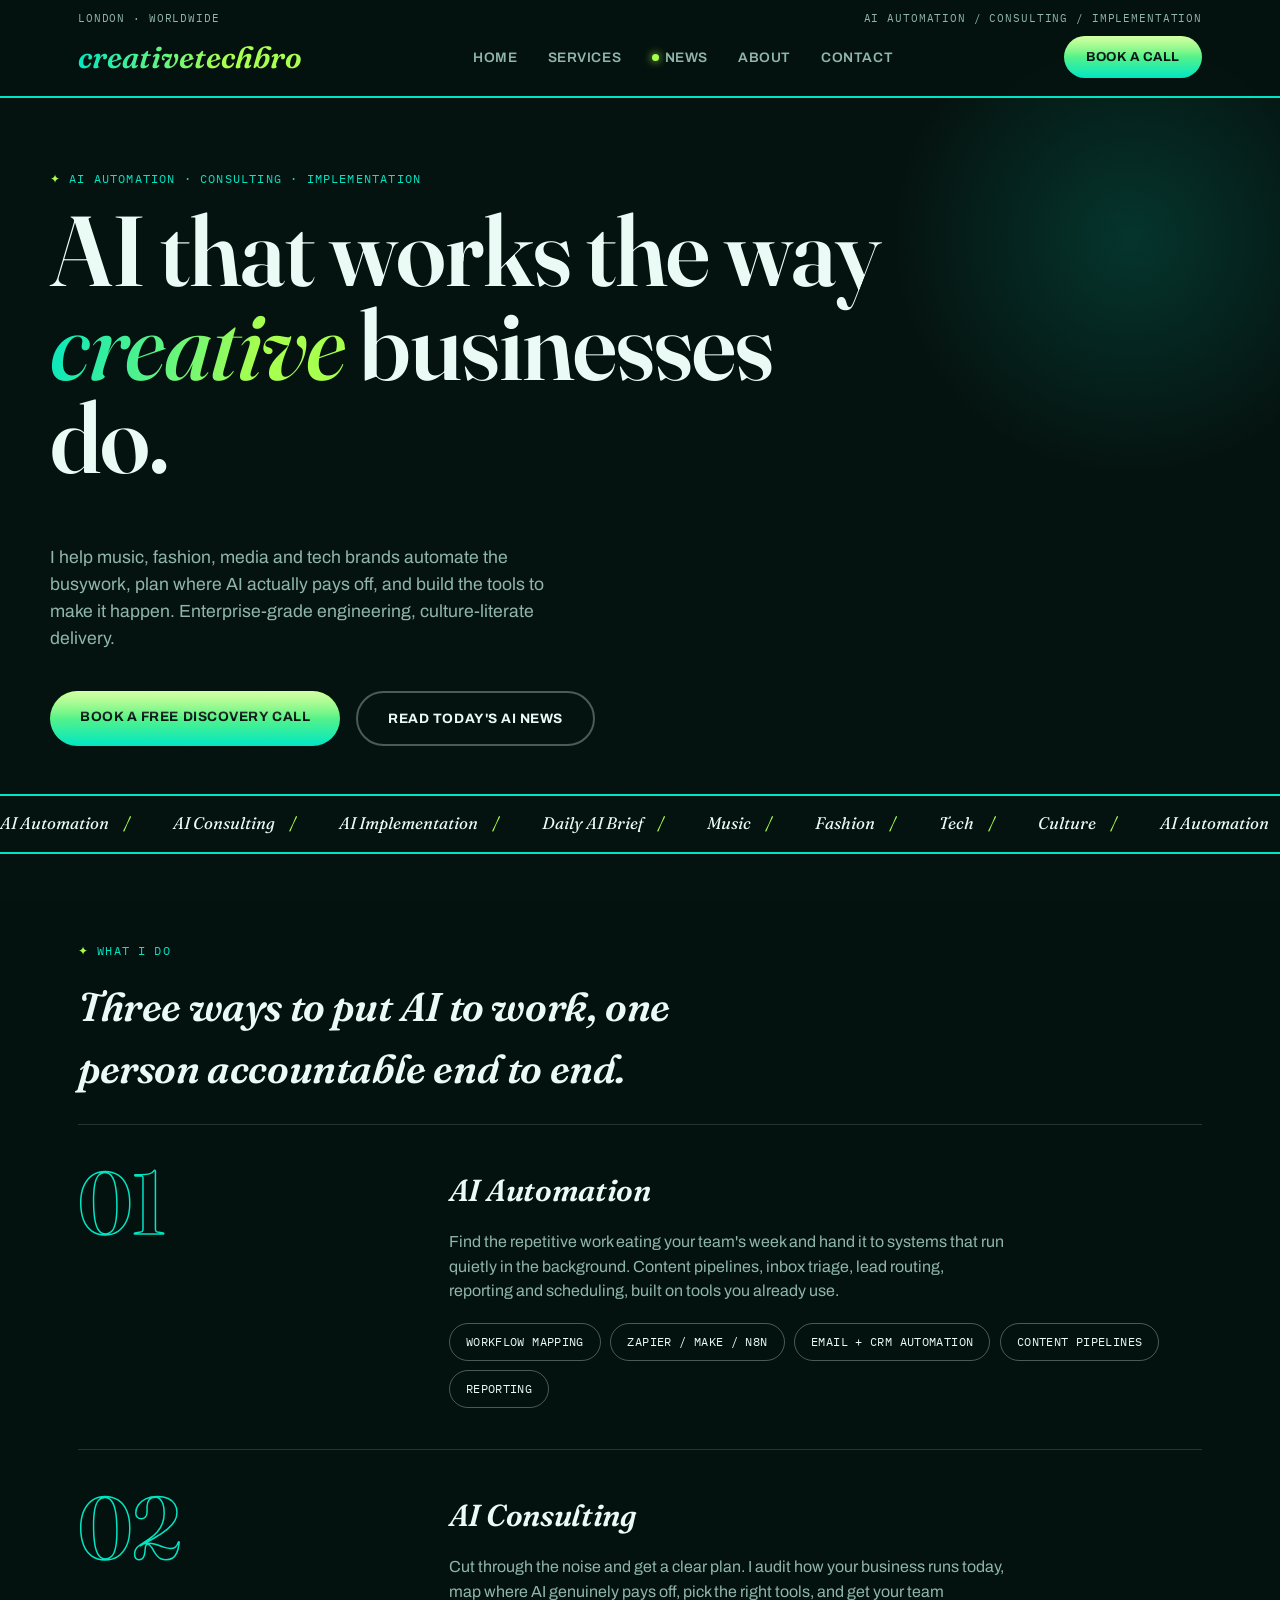
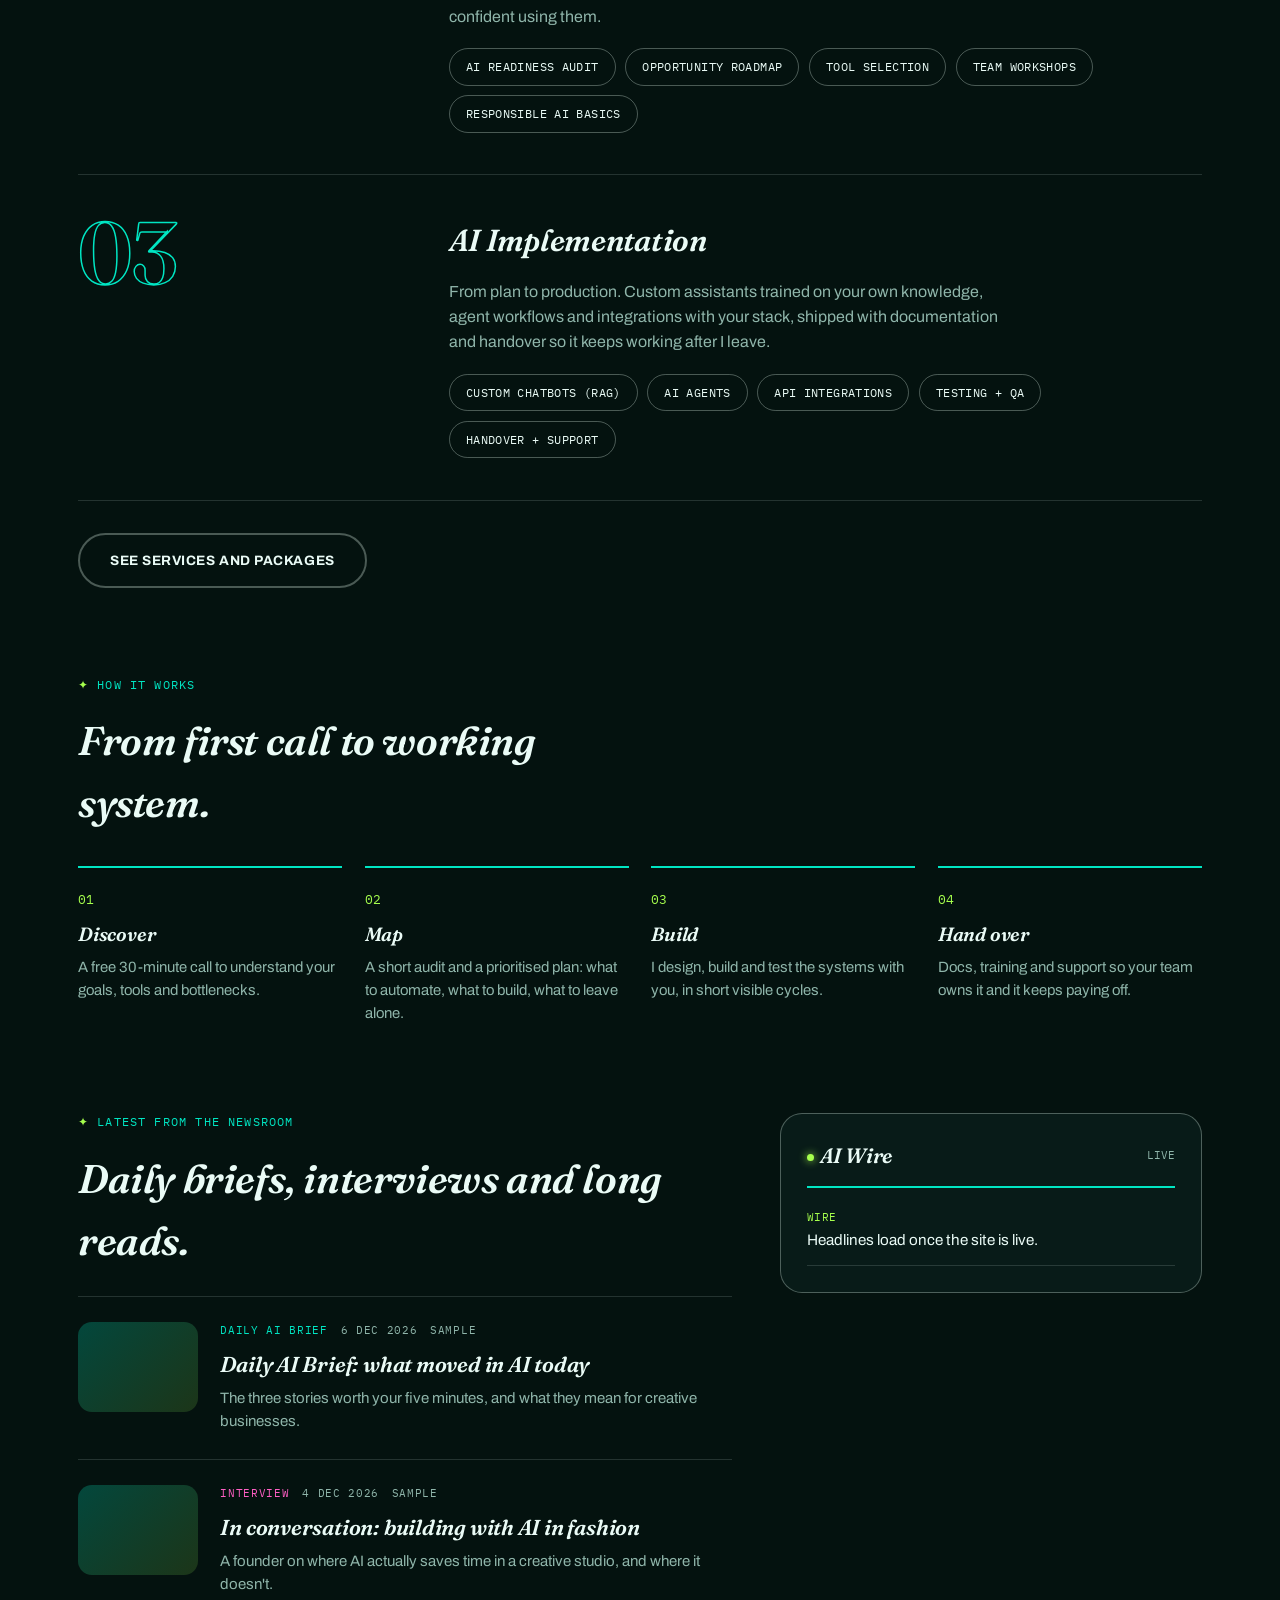
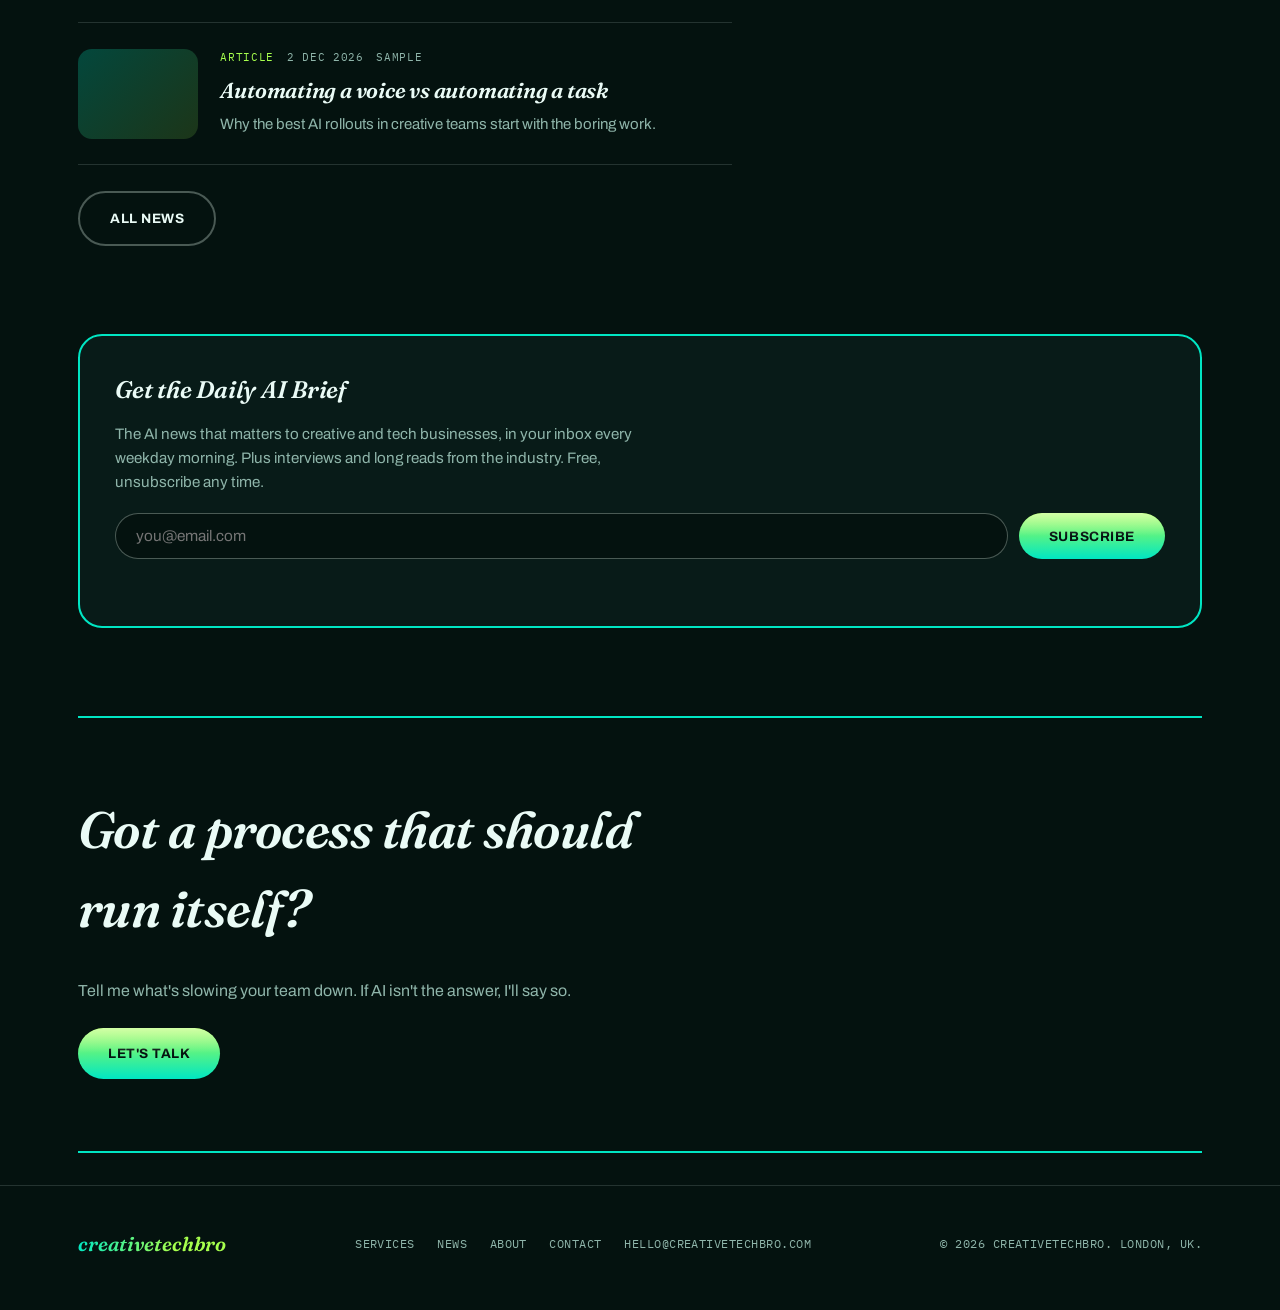
==== index.html @ bd5778a7 "creativetechbro.com: consulting site + news with Beehiiv and live AI wire Co-Authored-By: Claude Opu" ====
<!DOCTYPE html>
<html lang="en-GB">
<head>
<meta charset="UTF-8">
<meta name="viewport" content="width=device-width, initial-scale=1">
<title>creativetechbro | AI automation, consulting and implementation</title>
<meta name="description" content="creativetechbro helps creative and tech businesses put AI to work: automation, consulting and implementation from London. Plus a daily AI news brief.">
<link rel="canonical" href="https://creativetechbro.com/">
<meta property="og:type" content="website">
<meta property="og:site_name" content="creativetechbro">
<meta property="og:title" content="creativetechbro | AI automation, consulting and implementation">
<meta property="og:description" content="creativetechbro helps creative and tech businesses put AI to work: automation, consulting and implementation from London. Plus a daily AI news brief.">
<meta property="og:url" content="https://creativetechbro.com/">
<meta name="twitter:card" content="summary_large_image">
<meta name="theme-color" content="#04120f">
<link rel="icon" href="/assets/favicon.svg" type="image/svg+xml">
<link rel="preconnect" href="https://fonts.googleapis.com">
<link rel="preconnect" href="https://fonts.gstatic.com" crossorigin>
<link href="https://fonts.googleapis.com/css2?family=Fraunces:ital,opsz,wght@0,9..144,400;0,9..144,600;1,9..144,500;1,9..144,600&family=Archivo:wght@400;500;600;700&family=IBM+Plex+Mono:wght@400;500&display=swap" rel="stylesheet">
<link rel="stylesheet" href="/assets/style.css">
</head>
<body>
<a class="skip" href="#main">Skip to content</a>
<header class="site-nav">
  <div class="wrap">
    <div class="masthead-top"><span>London · Worldwide</span><span>AI Automation / Consulting / Implementation</span></div>
    <div class="nav-row">
      <a href="/" class="logo" aria-label="creativetechbro home">creativetechbro</a>
      <nav class="links" id="navLinks" aria-label="Main">
        <a class="navlink" href="/">Home</a>
        <a class="navlink" href="/services.html">Services</a>
        <a class="navlink" href="/news.html"><span class="live-dot" aria-hidden="true"></span>News</a>
        <a class="navlink" href="/about.html">About</a>
        <a class="navlink" href="/contact.html">Contact</a>
      </nav>
      <a class="nav-cta desktop-only" href="/contact.html">Book a call</a>
      <button class="menu-toggle" id="menuToggle" aria-label="Open menu" aria-controls="navLinks" aria-expanded="false">☰</button>
    </div>
  </div>
</header>
<main id="main">

  <div class="wrap hero">
    <p class="eyebrow">AI Automation · Consulting · Implementation</p>
    <h1>AI that works the way <em>creative</em> businesses do.</h1>
    <p class="hero-sub">I help music, fashion, media and tech brands automate the busywork, plan where AI actually pays off, and build the tools to make it happen. Enterprise-grade engineering, culture-literate delivery.</p>
    <div class="actions">
      <a class="btn btn-primary" href="/contact.html">Book a free discovery call</a>
      <a class="btn btn-ghost" href="/news.html">Read today's AI news</a>
    </div>
  </div>
  <div class="marquee" aria-hidden="true"><div class="marquee-track"><span class="marquee-item">AI Automation <span class="sep">/</span></span><span class="marquee-item">AI Consulting <span class="sep">/</span></span><span class="marquee-item">AI Implementation <span class="sep">/</span></span><span class="marquee-item">Daily AI Brief <span class="sep">/</span></span><span class="marquee-item">Music <span class="sep">/</span></span><span class="marquee-item">Fashion <span class="sep">/</span></span><span class="marquee-item">Tech <span class="sep">/</span></span><span class="marquee-item">Culture <span class="sep">/</span></span><span class="marquee-item">AI Automation <span class="sep">/</span></span><span class="marquee-item">AI Consulting <span class="sep">/</span></span><span class="marquee-item">AI Implementation <span class="sep">/</span></span><span class="marquee-item">Daily AI Brief <span class="sep">/</span></span><span class="marquee-item">Music <span class="sep">/</span></span><span class="marquee-item">Fashion <span class="sep">/</span></span><span class="marquee-item">Tech <span class="sep">/</span></span><span class="marquee-item">Culture <span class="sep">/</span></span></div></div>

  <div class="wrap">
    <section>
      <p class="eyebrow">What I Do</p>
      <h2 class="h2">Three ways to put AI to work, one person accountable end to end.</h2>
      
        <div class="feature-row">
          <div class="feature-numeral">01</div>
          <div>
            <h3 class="feature-title">AI Automation</h3>
            <p>Find the repetitive work eating your team's week and hand it to systems that run quietly in the background. Content pipelines, inbox triage, lead routing, reporting and scheduling, built on tools you already use.</p>
            <ul><li class="pill">Workflow mapping</li><li class="pill">Zapier / Make / n8n</li><li class="pill">Email + CRM automation</li><li class="pill">Content pipelines</li><li class="pill">Reporting</li></ul>
          </div>
        </div>
        <div class="feature-row">
          <div class="feature-numeral">02</div>
          <div>
            <h3 class="feature-title">AI Consulting</h3>
            <p>Cut through the noise and get a clear plan. I audit how your business runs today, map where AI genuinely pays off, pick the right tools, and get your team confident using them.</p>
            <ul><li class="pill">AI readiness audit</li><li class="pill">Opportunity roadmap</li><li class="pill">Tool selection</li><li class="pill">Team workshops</li><li class="pill">Responsible AI basics</li></ul>
          </div>
        </div>
        <div class="feature-row">
          <div class="feature-numeral">03</div>
          <div>
            <h3 class="feature-title">AI Implementation</h3>
            <p>From plan to production. Custom assistants trained on your own knowledge, agent workflows and integrations with your stack, shipped with documentation and handover so it keeps working after I leave.</p>
            <ul><li class="pill">Custom chatbots (RAG)</li><li class="pill">AI agents</li><li class="pill">API integrations</li><li class="pill">Testing + QA</li><li class="pill">Handover + support</li></ul>
          </div>
        </div>
      <div class="actions" style="margin-top:2rem;"><a class="btn btn-ghost" href="/services.html">See services and packages</a></div>
    </section>

    <section style="padding-top:0;">
      <p class="eyebrow">How It Works</p>
      <h2 class="h2">From first call to working system.</h2>
      
      <div class="steps">
        <div class="step"><h3>Discover</h3><p>A free 30-minute call to understand your goals, tools and bottlenecks.</p></div>
        <div class="step"><h3>Map</h3><p>A short audit and a prioritised plan: what to automate, what to build, what to leave alone.</p></div>
        <div class="step"><h3>Build</h3><p>I design, build and test the systems with you, in short visible cycles.</p></div>
        <div class="step"><h3>Hand over</h3><p>Docs, training and support so your team owns it and it keeps paying off.</p></div>
      </div>
    </section>

    <section style="padding-top:0;">
      <div class="news-layout">
        <div>
          <p class="eyebrow">Latest From The Newsroom</p>
          <h2 class="h2">Daily briefs, interviews and long reads.</h2>
          <div id="postList" data-limit="3"><div class="skeleton" style="width:80%"></div><div class="skeleton" style="width:60%"></div><div class="skeleton" style="width:70%"></div></div>
          <div class="actions" style="margin-top:1.6rem;"><a class="btn btn-ghost" href="/news.html">All news</a></div>
        </div>
        <aside class="wire" aria-labelledby="wireTitle">
          <div class="wire-head"><h2 id="wireTitle"><span class="live-dot" aria-hidden="true"></span>AI Wire</h2><span id="wireUpdated">Live</span></div>
          <ul class="wire-list" id="wireList" data-limit="8"><li><div class="skeleton"></div><div class="skeleton" style="width:70%"></div></li></ul>
        </aside>
      </div>
    </section>

    <section style="padding-top:0;">
<div class="subscribe">
  <h3>Get the Daily AI Brief</h3>
  <p>The AI news that matters to creative and tech businesses, in your inbox every weekday morning. Plus interviews and long reads from the industry. Free, unsubscribe any time.</p>
  <form class="sub-form" novalidate>
    <label class="hidden" for="em-22">Email address</label>
    <input id="em-22" type="email" name="email" placeholder="you@email.com" autocomplete="email" required>
    <input class="hidden" type="text" name="company" tabindex="-1" autocomplete="off" aria-hidden="true">
    <button class="btn btn-primary" type="submit">Subscribe</button>
  </form>
  <p class="form-msg" role="status"></p>
</div></section>

    <section class="cta-band">
      <h2>Got a process that should run itself?</h2>
      <p>Tell me what's slowing your team down. If AI isn't the answer, I'll say so.</p>
      <div class="actions" style="margin-top:1.5rem;"><a class="btn btn-primary" href="/contact.html">Let's talk</a></div>
    </section>
  </div>
</main>
<footer>
  <div class="wrap">
    <div class="footer-row">
      <a href="/" class="logo">creativetechbro</a>
      <div class="foot-links">
        <a href="/services.html">Services</a><a href="/news.html">News</a><a href="/about.html">About</a><a href="/contact.html">Contact</a><a href="mailto:hello@creativetechbro.com">hello@creativetechbro.com</a>
      </div>
      <p>© <span data-year>2026</span> creativetechbro. London, UK.</p>
    </div>
  </div>
</footer>
<script src="/assets/site.js" defer></script>

</body>
</html>
---- assets/style.css ----
:root{
  --bg:#04120f;
  --surface:#081b18;
  --surface-2:#0c2420;
  --cream:#eafff6;
  --line:rgba(234,255,246,0.14);
  --line-strong:rgba(234,255,246,0.3);
  --turquoise:#00e6c3;
  --green:#a6ff4d;
  --pink:#ff5fc4;
  --text:#eafbf6;
  --muted:#8fb5aa;
  --font-display:'Fraunces', Georgia, serif;
  --font-body:'Archivo', 'Helvetica Neue', Arial, sans-serif;
  --font-mono:'IBM Plex Mono', 'Courier New', monospace;
}
*{box-sizing:border-box;}
html{scroll-behavior:smooth;}
body{margin:0;background:var(--bg);color:var(--text);font-family:var(--font-body);line-height:1.55;-webkit-font-smoothing:antialiased;overflow-x:hidden;}
img{max-width:100%;display:block;}
a{color:inherit;}
::selection{background:var(--turquoise);color:var(--bg);}
body::after{content:"";position:fixed;inset:0;pointer-events:none;z-index:999;opacity:.045;mix-blend-mode:overlay;
  background-image:url("data:image/svg+xml,%3Csvg xmlns='http://www.w3.org/2000/svg' width='120' height='120'%3E%3Cfilter id='n'%3E%3CfeTurbulence type='fractalNoise' baseFrequency='0.9' numOctaves='2' stitchTiles='stitch'/%3E%3C/filter%3E%3Crect width='100%25' height='100%25' filter='url(%23n)'/%3E%3C/svg%3E");}
:focus-visible{outline:2px solid var(--turquoise);outline-offset:3px;}
.wrap{max-width:1180px;margin:0 auto;padding:0 28px;}
@media (max-width:640px){.wrap{padding:0 20px;}}
.skip{position:absolute;left:-999px;top:0;background:var(--turquoise);color:var(--bg);padding:8px 14px;z-index:1000;}
.skip:focus{left:12px;top:12px;}

/* nav */
header.site-nav{position:sticky;top:0;z-index:100;background:rgba(4,18,15,.92);backdrop-filter:blur(6px);border-bottom:2px solid var(--turquoise);}
.masthead-top{display:flex;justify-content:space-between;align-items:baseline;padding:.6rem 0 0;font-family:var(--font-mono);font-size:.68rem;letter-spacing:.08em;color:var(--muted);text-transform:uppercase;}
.nav-row{display:flex;align-items:center;justify-content:space-between;padding:.6rem 0 1.1rem;gap:1rem;}
.logo{font-family:var(--font-display);font-style:italic;font-weight:600;font-size:1.9rem;text-decoration:none;line-height:1;
  background:linear-gradient(100deg,var(--turquoise),var(--green) 65%);-webkit-background-clip:text;background-clip:text;color:transparent;}
nav.links{display:flex;gap:1.9rem;align-items:center;}
nav.links a.navlink{text-decoration:none;font-size:.86rem;font-weight:600;text-transform:uppercase;letter-spacing:.04em;color:var(--muted);padding:6px 0;position:relative;}
nav.links a.navlink:hover,nav.links a.navlink[aria-current="page"]{color:var(--text);}
nav.links a.navlink[aria-current="page"]::after{content:"";position:absolute;left:0;right:0;bottom:-3px;height:3px;background:var(--turquoise);box-shadow:0 0 8px var(--turquoise);}
.live-dot{display:inline-block;width:7px;height:7px;border-radius:50%;background:var(--green);box-shadow:0 0 8px var(--green);margin-right:6px;vertical-align:middle;animation:pulse 1.6s ease-in-out infinite;}
@keyframes pulse{50%{opacity:.35;}}
.menu-toggle{display:none;background:none;border:2px solid var(--line-strong);color:var(--text);width:42px;height:42px;cursor:pointer;font-size:1.1rem;border-radius:10px;}
@media (max-width:900px){
  nav.links{position:fixed;top:104px;left:0;right:0;background:var(--bg);border-bottom:2px solid var(--turquoise);flex-direction:column;align-items:flex-start;padding:1.4rem 28px 2rem;gap:1.3rem;opacity:0;pointer-events:none;transform:translateY(-8px);transition:opacity .18s,transform .18s;}
  nav.links.open{opacity:1;pointer-events:auto;transform:none;}
  .desktop-only{display:none!important;}
  .menu-toggle{display:block;}
}

/* buttons */
.btn,.nav-cta{position:relative;display:inline-block;font-family:var(--font-body);font-weight:700;font-size:.85rem;text-transform:uppercase;letter-spacing:.04em;padding:15px 30px;border-radius:999px;text-decoration:none;cursor:pointer;overflow:hidden;border:none;transition:box-shadow .2s,transform .12s,border-color .2s,color .2s;}
.nav-cta{padding:11px 22px;font-size:.82rem;white-space:nowrap;}
.btn-primary,.nav-cta{background:linear-gradient(180deg,var(--green),var(--turquoise));color:var(--bg);}
.btn-primary::before,.nav-cta::before{content:"";position:absolute;top:0;left:0;right:0;height:50%;background:linear-gradient(180deg,rgba(255,255,255,.5),rgba(255,255,255,0));border-radius:999px 999px 0 0;pointer-events:none;}
.btn-primary:hover,.nav-cta:hover{box-shadow:0 0 26px rgba(0,230,195,.5);transform:translateY(-1px);}
.btn-ghost{background:transparent;color:var(--text);border:2px solid var(--line-strong);}
.btn-ghost:hover{border-color:var(--turquoise);color:var(--turquoise);}
.actions{display:flex;gap:1rem;flex-wrap:wrap;}

/* type */
section{padding:5.5rem 0;}
@media (max-width:640px){section{padding:3.2rem 0;}}
h1,h2,h3{font-family:var(--font-display);font-weight:600;letter-spacing:-.01em;margin:0 0 .6em;}
h1 em,h2 em{font-style:italic;font-weight:500;background:linear-gradient(100deg,var(--turquoise),var(--green) 70%);-webkit-background-clip:text;background-clip:text;color:transparent;}
.page-title{font-size:clamp(2.3rem,5vw,3.8rem);line-height:1.02;max-width:20ch;}
.h2{font-size:clamp(1.8rem,3.4vw,2.5rem);font-style:italic;max-width:22ch;}
.eyebrow{font-family:var(--font-mono);font-size:.74rem;letter-spacing:.1em;text-transform:uppercase;color:var(--turquoise);margin:0 0 1rem;display:flex;align-items:center;gap:.5rem;}
.eyebrow::before{content:"✦";color:var(--green);}
p{color:var(--muted);max-width:62ch;}
.lede{font-size:1.18rem;color:var(--text);max-width:54ch;font-family:var(--font-display);font-weight:400;}

/* hero */
.hero{padding:4.5rem 0 3rem;position:relative;}
.hero::before{content:"";position:absolute;top:-100px;right:-140px;width:480px;height:480px;background:radial-gradient(circle,rgba(0,230,195,.16),transparent 70%);pointer-events:none;}
.hero h1{font-size:clamp(3rem,8vw,6.2rem);line-height:.94;max-width:14ch;}
.hero-sub{font-size:1.1rem;max-width:50ch;margin:1.6rem 0 2.4rem;}

/* marquee */
.marquee{border-top:2px solid var(--turquoise);border-bottom:2px solid var(--turquoise);overflow:hidden;white-space:nowrap;padding:.9rem 0;}
.marquee-track{display:inline-flex;gap:2.6rem;animation:scroll 30s linear infinite;}
@keyframes scroll{to{transform:translateX(-50%);}}
.marquee-item{font-family:var(--font-display);font-style:italic;font-size:1.05rem;display:inline-flex;gap:.9rem;}
.marquee-item .sep{color:var(--green);font-style:normal;}

/* feature rows */
.feature-row{display:grid;grid-template-columns:.6fr 1.4fr;gap:3rem;align-items:start;padding:2.6rem 0;border-bottom:1px solid var(--line);}
.feature-row:first-of-type{border-top:1px solid var(--line);}
.feature-numeral{font-family:var(--font-display);font-size:5.5rem;line-height:.8;color:transparent;-webkit-text-stroke:1.5px var(--turquoise);font-weight:600;}
.feature-title{font-size:1.9rem;font-style:italic;margin-bottom:.6rem;}
.feature-row ul{list-style:none;padding:0;margin:1.2rem 0 0;display:flex;flex-wrap:wrap;gap:.6rem;}
@media (max-width:760px){.feature-row{grid-template-columns:1fr;gap:1rem;}.feature-numeral{font-size:3.5rem;}}

.pill{font-family:var(--font-mono);font-size:.78rem;text-transform:uppercase;letter-spacing:.03em;padding:8px 16px;border:1px solid var(--line-strong);border-radius:999px;color:var(--text);display:inline-block;}
.pill.accent{border-color:var(--turquoise);color:var(--turquoise);background:rgba(0,230,195,.08);}

/* cards */
.grid-3{display:grid;grid-template-columns:repeat(3,1fr);gap:1.4rem;margin-top:2rem;}
@media (max-width:860px){.grid-3{grid-template-columns:1fr;}}
.card{background:var(--surface);border:1px solid var(--line-strong);border-radius:22px;padding:2rem;display:flex;flex-direction:column;}
.card.hot{border:2px solid var(--turquoise);box-shadow:0 0 30px rgba(0,230,195,.12);}
.card h3{font-size:1.45rem;font-style:italic;margin-bottom:.3rem;}
.card .meta{font-family:var(--font-mono);font-size:.72rem;text-transform:uppercase;letter-spacing:.06em;color:var(--green);margin-bottom:1rem;}
.card ul{padding-left:1.1rem;margin:.6rem 0 1.4rem;color:var(--text);font-size:.95rem;}
.card ul li{margin:.35rem 0;}
.card .btn{margin-top:auto;text-align:center;}

.steps{counter-reset:s;display:grid;grid-template-columns:repeat(4,1fr);gap:1.4rem;margin-top:2rem;}
@media (max-width:860px){.steps{grid-template-columns:1fr 1fr;}}
@media (max-width:520px){.steps{grid-template-columns:1fr;}}
.step{border-top:2px solid var(--turquoise);padding-top:1.2rem;}
.step::before{counter-increment:s;content:"0" counter(s);font-family:var(--font-mono);color:var(--green);font-size:.8rem;}
.step h3{font-size:1.2rem;font-style:italic;margin:.5rem 0 .4rem;}
.step p{font-size:.93rem;margin:0;}

/* faq */
details{border-bottom:1px solid var(--line);padding:1.2rem 0;max-width:780px;}
details:first-of-type{border-top:1px solid var(--line);}
summary{cursor:pointer;font-family:var(--font-display);font-style:italic;font-size:1.2rem;list-style:none;display:flex;justify-content:space-between;gap:1rem;}
summary::after{content:"+";color:var(--turquoise);font-style:normal;}
details[open] summary::after{content:"–";}
details p{margin:.8rem 0 0;}

/* cta band + insert */
.cta-band{border-top:2px solid var(--turquoise);border-bottom:2px solid var(--turquoise);padding:4.5rem 0;}
.cta-band h2{font-size:clamp(1.9rem,4.4vw,3.2rem);max-width:18ch;font-style:italic;}
.insert{background:linear-gradient(135deg,var(--cream),#d8f5e9);color:var(--bg);padding:4rem 0;}
.insert p{color:#3c5c53;}
.insert .quote{font-family:var(--font-display);font-style:italic;font-weight:500;font-size:clamp(1.7rem,3.4vw,2.6rem);line-height:1.2;max-width:22ch;margin:0;color:var(--bg);}

/* subscribe */
.subscribe{background:var(--surface);border:2px solid var(--turquoise);border-radius:24px;padding:2.2rem;}
.subscribe h3{font-size:1.5rem;font-style:italic;margin-bottom:.3rem;}
.subscribe p{font-size:.95rem;}
.subscribe .form-msg{margin-bottom:0;}
.sub-form{display:flex;gap:.7rem;flex-wrap:wrap;margin-top:1.2rem;}
.sub-form input{flex:1 1 220px;background:var(--bg);border:1px solid var(--line-strong);border-radius:999px;padding:14px 20px;color:var(--text);font-family:var(--font-body);font-size:.96rem;}
.sub-form input:focus{border-color:var(--turquoise);outline:none;}
.form-msg{font-family:var(--font-mono);font-size:.8rem;margin-top:.8rem;min-height:1.2em;color:var(--green);}
.form-msg.err{color:var(--pink);}

/* news */
.news-layout{display:grid;grid-template-columns:1.55fr 1fr;gap:3rem;align-items:start;}
@media (max-width:960px){.news-layout{grid-template-columns:1fr;}}
.tabs{display:flex;gap:.6rem;flex-wrap:wrap;margin:0 0 1.4rem;}
.tab{background:none;border:1px solid var(--line-strong);color:var(--muted);border-radius:999px;padding:8px 16px;font-family:var(--font-mono);font-size:.75rem;text-transform:uppercase;letter-spacing:.05em;cursor:pointer;}
.tab[aria-pressed="true"]{border-color:var(--turquoise);color:var(--bg);background:var(--turquoise);}
.post-row{display:grid;grid-template-columns:120px 1fr;gap:1.4rem;padding:1.6rem 0;border-bottom:1px solid var(--line);text-decoration:none;}
.post-row:first-child{border-top:1px solid var(--line);}
.post-thumb{width:120px;height:90px;border-radius:14px;object-fit:cover;background:linear-gradient(135deg,rgba(0,230,195,.25),rgba(166,255,77,.15));}
.post-row h3{font-size:1.35rem;font-style:italic;margin:0 0 .35rem;transition:color .15s;}
.post-row:hover h3{color:var(--turquoise);}
.post-row p{margin:0;font-size:.94rem;}
.post-meta{font-family:var(--font-mono);font-size:.7rem;text-transform:uppercase;letter-spacing:.06em;color:var(--muted);margin-bottom:.5rem;display:flex;gap:.8rem;flex-wrap:wrap;}
.cat{color:var(--turquoise);}
.cat.cat-interview{color:var(--pink);}
.cat.cat-article{color:var(--green);}
@media (max-width:560px){.post-row{grid-template-columns:1fr;}.post-thumb{width:100%;height:160px;}}

.wire{background:var(--surface);border:1px solid var(--line-strong);border-radius:22px;padding:1.6rem;position:sticky;top:130px;}
.wire-head{display:flex;justify-content:space-between;align-items:center;border-bottom:2px solid var(--turquoise);padding-bottom:.9rem;margin-bottom:.4rem;}
.wire-head h2{font-size:1.3rem;font-style:italic;margin:0;}
.wire-head span{font-family:var(--font-mono);font-size:.68rem;color:var(--muted);text-transform:uppercase;}
.wire-list{list-style:none;margin:0;padding:0;max-height:70vh;overflow:auto;}
.wire-list li{padding:.9rem 0;border-bottom:1px solid var(--line);}
.wire-list a{text-decoration:none;color:var(--text);font-size:.95rem;line-height:1.4;display:block;}
.wire-list a:hover{color:var(--turquoise);}
.wire-src{font-family:var(--font-mono);font-size:.66rem;text-transform:uppercase;letter-spacing:.05em;color:var(--green);margin-bottom:.25rem;display:block;}
.wire-src time{color:var(--muted);margin-left:.5rem;}
.wire-note{font-family:var(--font-mono);font-size:.65rem;color:var(--muted);margin:.9rem 0 0;}
.skeleton{height:14px;border-radius:6px;background:linear-gradient(90deg,var(--surface-2),rgba(0,230,195,.12),var(--surface-2));background-size:200% 100%;animation:shimmer 1.2s infinite;margin:.4rem 0;}
@keyframes shimmer{to{background-position:-200% 0;}}

/* article */
.article{max-width:740px;margin:0 auto;}
.article h1{font-size:clamp(2.2rem,5vw,3.4rem);line-height:1.05;}
.article .post-meta{margin-bottom:1.6rem;}
.article-hero{border-radius:22px;margin:0 0 2rem;width:100%;}
.prose{color:var(--text);font-size:1.08rem;line-height:1.75;}
.prose p,.prose li{color:#cfe9e1;max-width:none;}
.prose a{color:var(--turquoise);}
.prose h2,.prose h3{margin-top:2rem;}
.prose img{border-radius:16px;margin:1.5rem 0;height:auto;}
.prose blockquote{border-left:3px solid var(--green);margin:1.5rem 0;padding:.2rem 0 .2rem 1.2rem;font-family:var(--font-display);font-style:italic;font-size:1.25rem;}

/* contact */
.contact-grid{display:grid;grid-template-columns:1fr 1.1fr;gap:4rem;margin-top:2.5rem;align-items:start;}
@media (max-width:860px){.contact-grid{grid-template-columns:1fr;gap:2.5rem;}}
.contact-info dt{font-family:var(--font-mono);font-size:.72rem;color:var(--muted);text-transform:uppercase;letter-spacing:.06em;margin-top:1.8rem;}
.contact-info dt:first-child{margin-top:0;}
.contact-info dd{margin:.4rem 0 0;font-size:1.25rem;font-family:var(--font-display);font-style:italic;}
.contact-info a{color:var(--turquoise);text-decoration:none;}
.box{background:var(--surface);border:2px solid var(--turquoise);border-radius:24px;padding:2.2rem;}
.field{margin-bottom:1.2rem;}
.field label{display:block;font-family:var(--font-mono);font-size:.7rem;color:var(--muted);margin-bottom:.5rem;text-transform:uppercase;letter-spacing:.06em;}
.field input,.field select,.field textarea{width:100%;background:var(--bg);border:1px solid var(--line-strong);border-radius:12px;padding:12px 14px;color:var(--text);font-family:var(--font-body);font-size:.96rem;}
.field input:focus,.field select:focus,.field textarea:focus{border-color:var(--turquoise);outline:none;}
.field-row{display:grid;grid-template-columns:1fr 1fr;gap:1rem;}
@media (max-width:480px){.field-row{grid-template-columns:1fr;}}
.hidden{display:none;}

/* footer */
footer{padding:3rem 0 3.5rem;border-top:1px solid var(--line);margin-top:2rem;}
.footer-row{display:flex;justify-content:space-between;align-items:center;flex-wrap:wrap;gap:1.2rem;}
footer p,footer a{font-family:var(--font-mono);font-size:.75rem;color:var(--muted);margin:0;text-transform:uppercase;letter-spacing:.04em;text-decoration:none;}
footer a:hover{color:var(--turquoise);}
footer .logo{font-size:1.25rem;text-transform:none;font-family:var(--font-display);letter-spacing:0;}
.foot-links{display:flex;gap:1.4rem;flex-wrap:wrap;}

@media (prefers-reduced-motion:reduce){*{animation:none!important;transition:none!important;}html{scroll-behavior:auto;}}
@media (max-width:560px){.masthead-top span:last-child{display:none;}div.post-thumb{display:none;}}
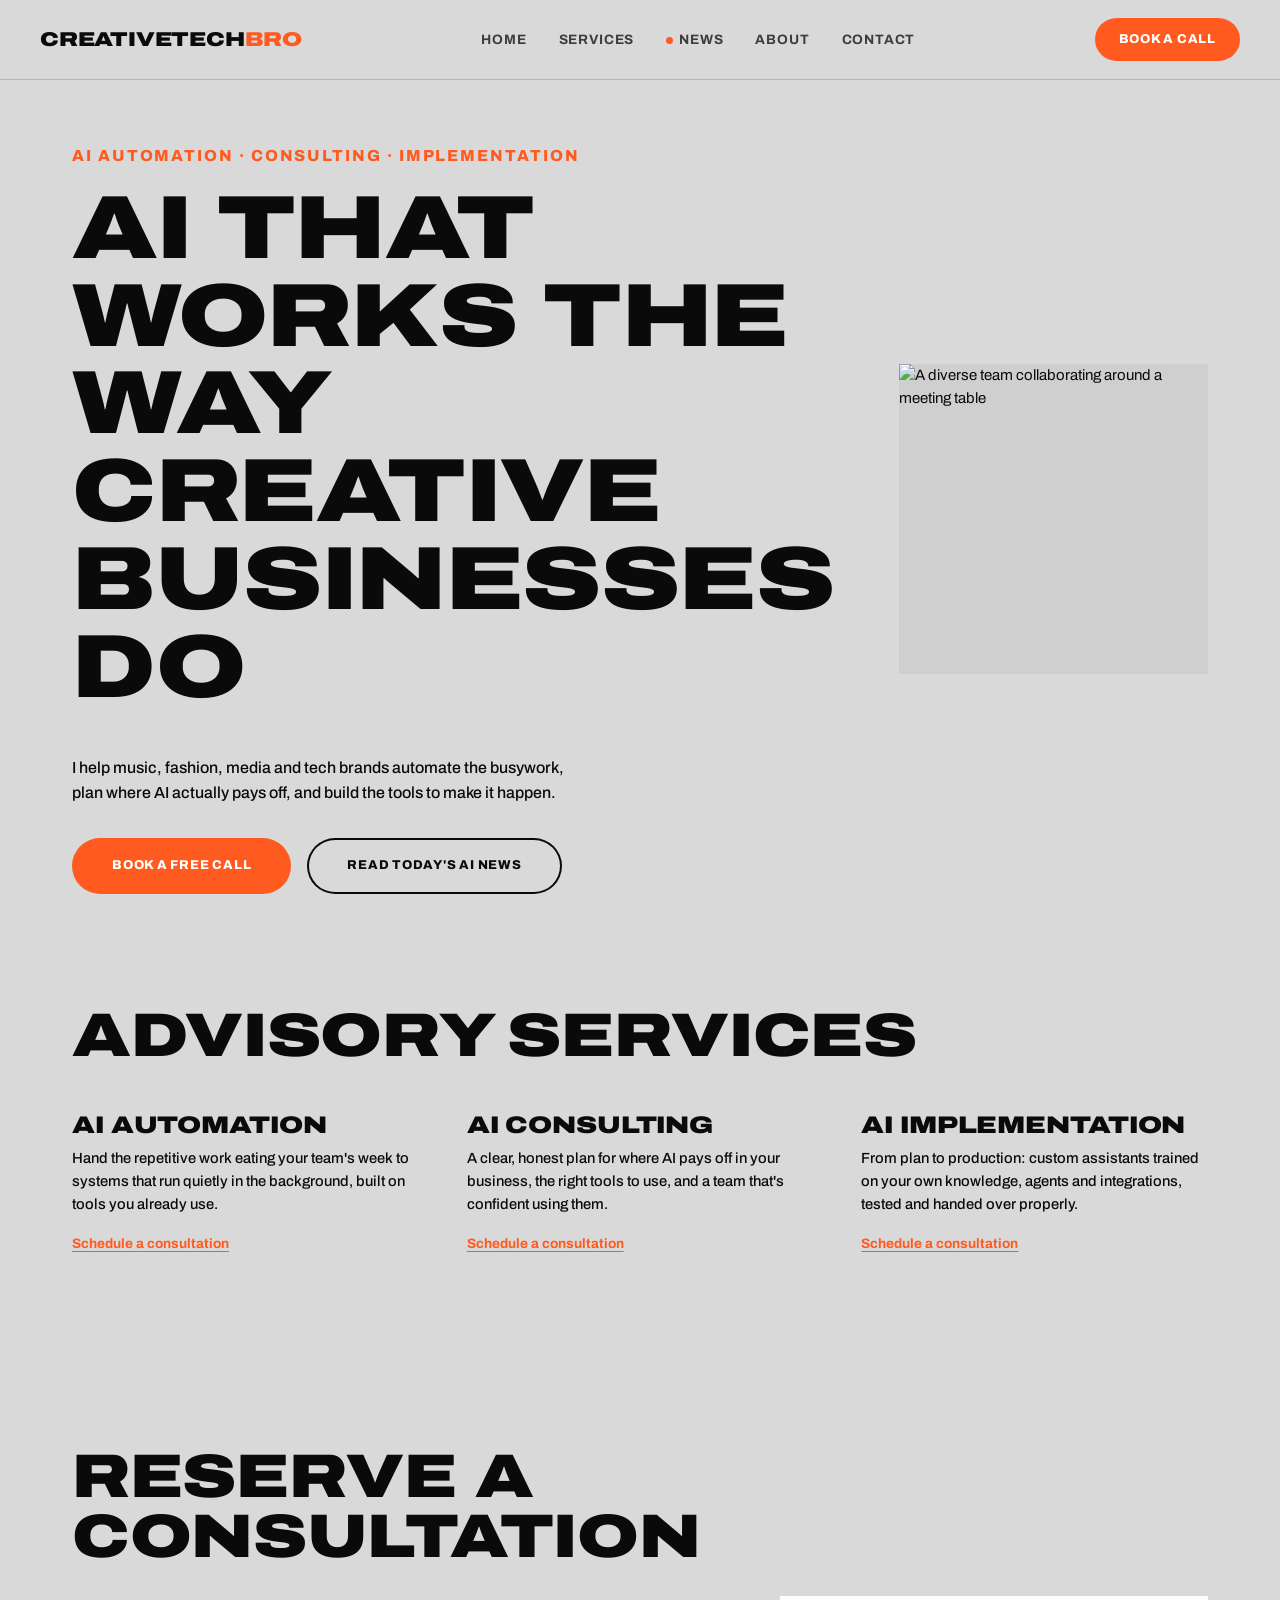
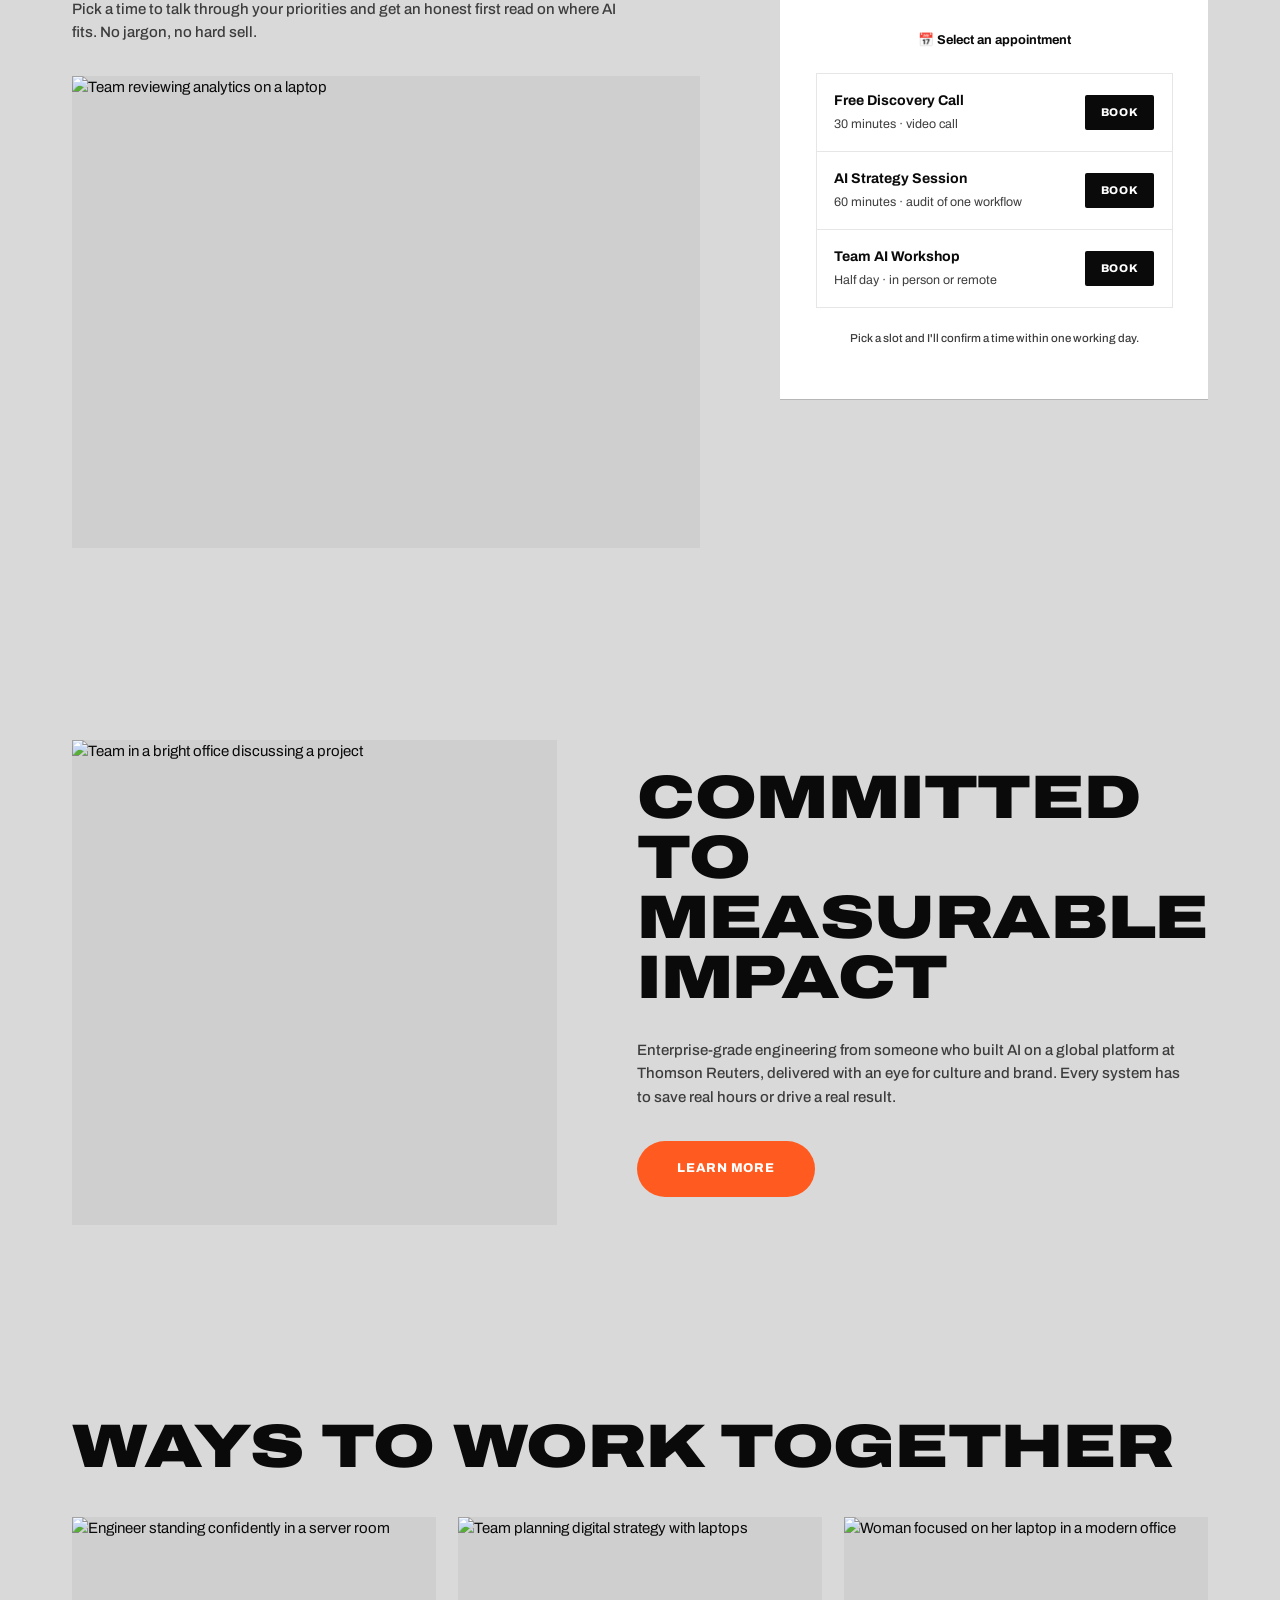
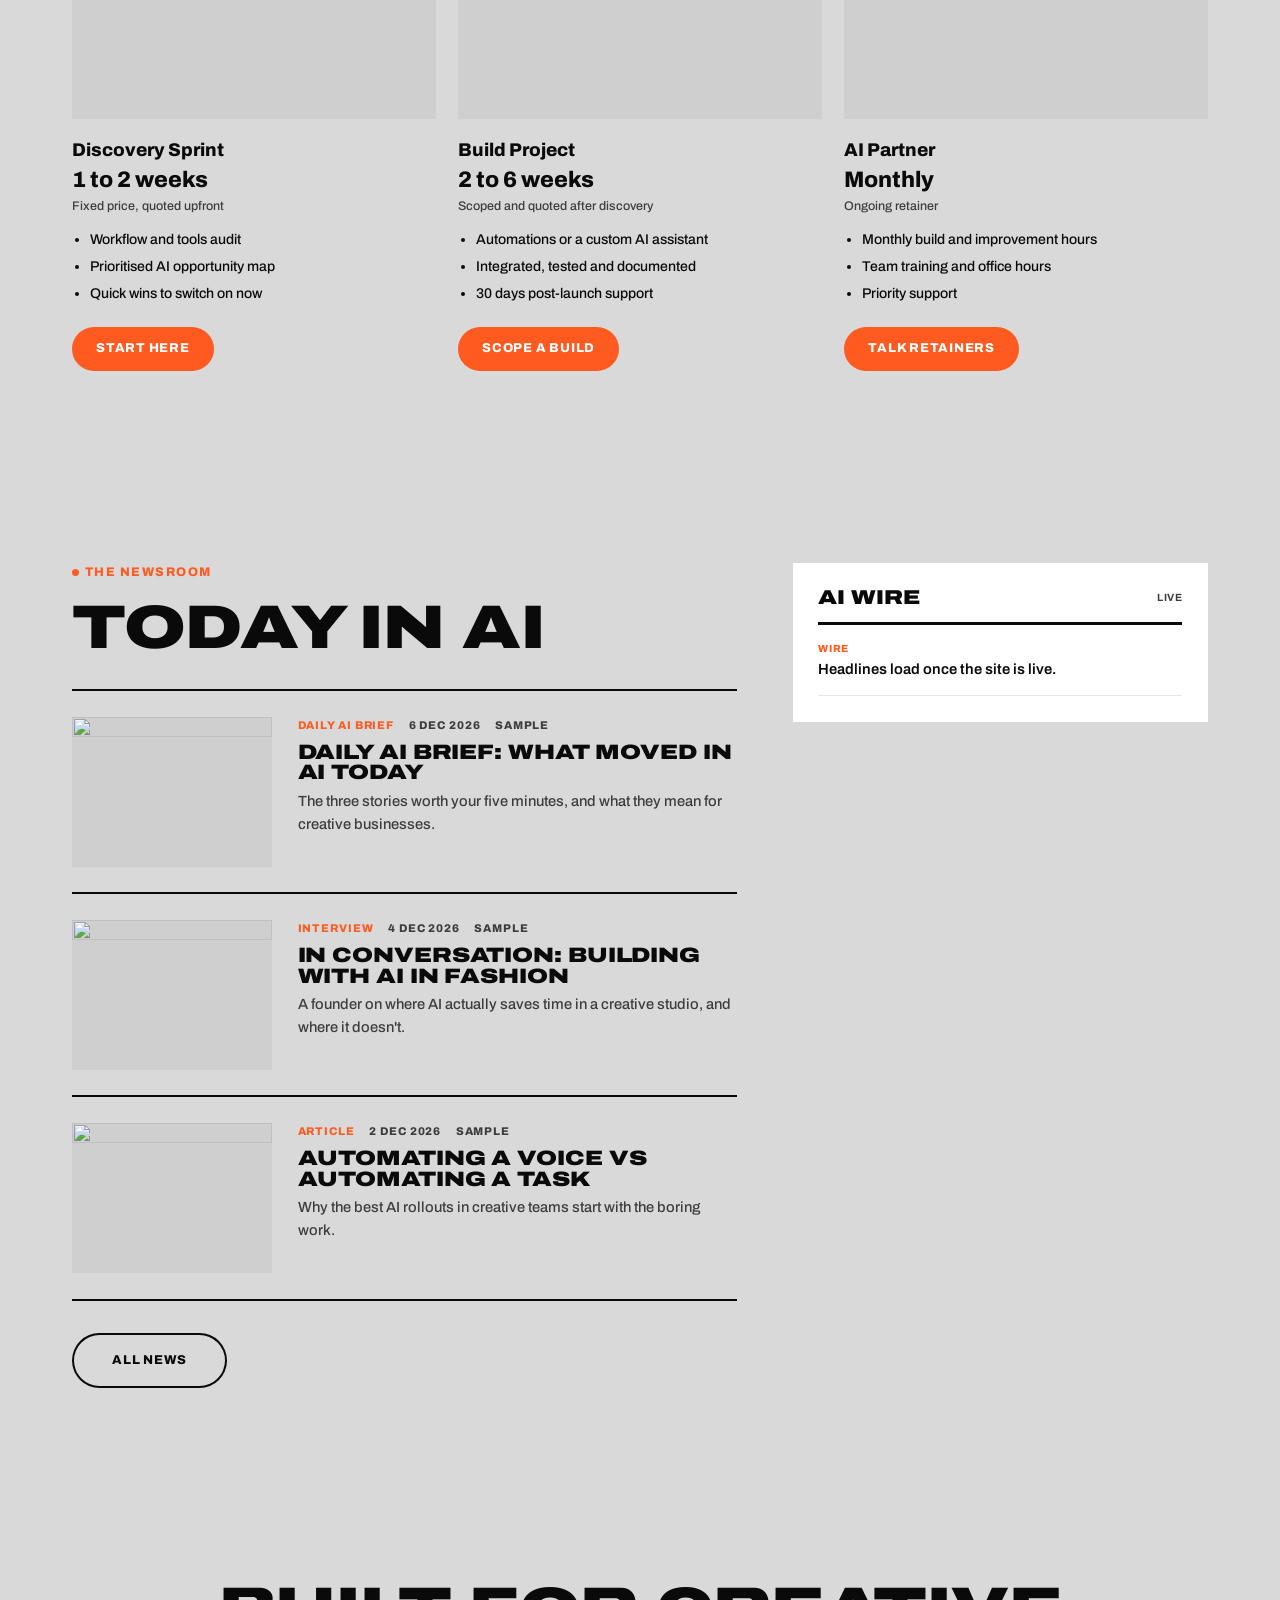
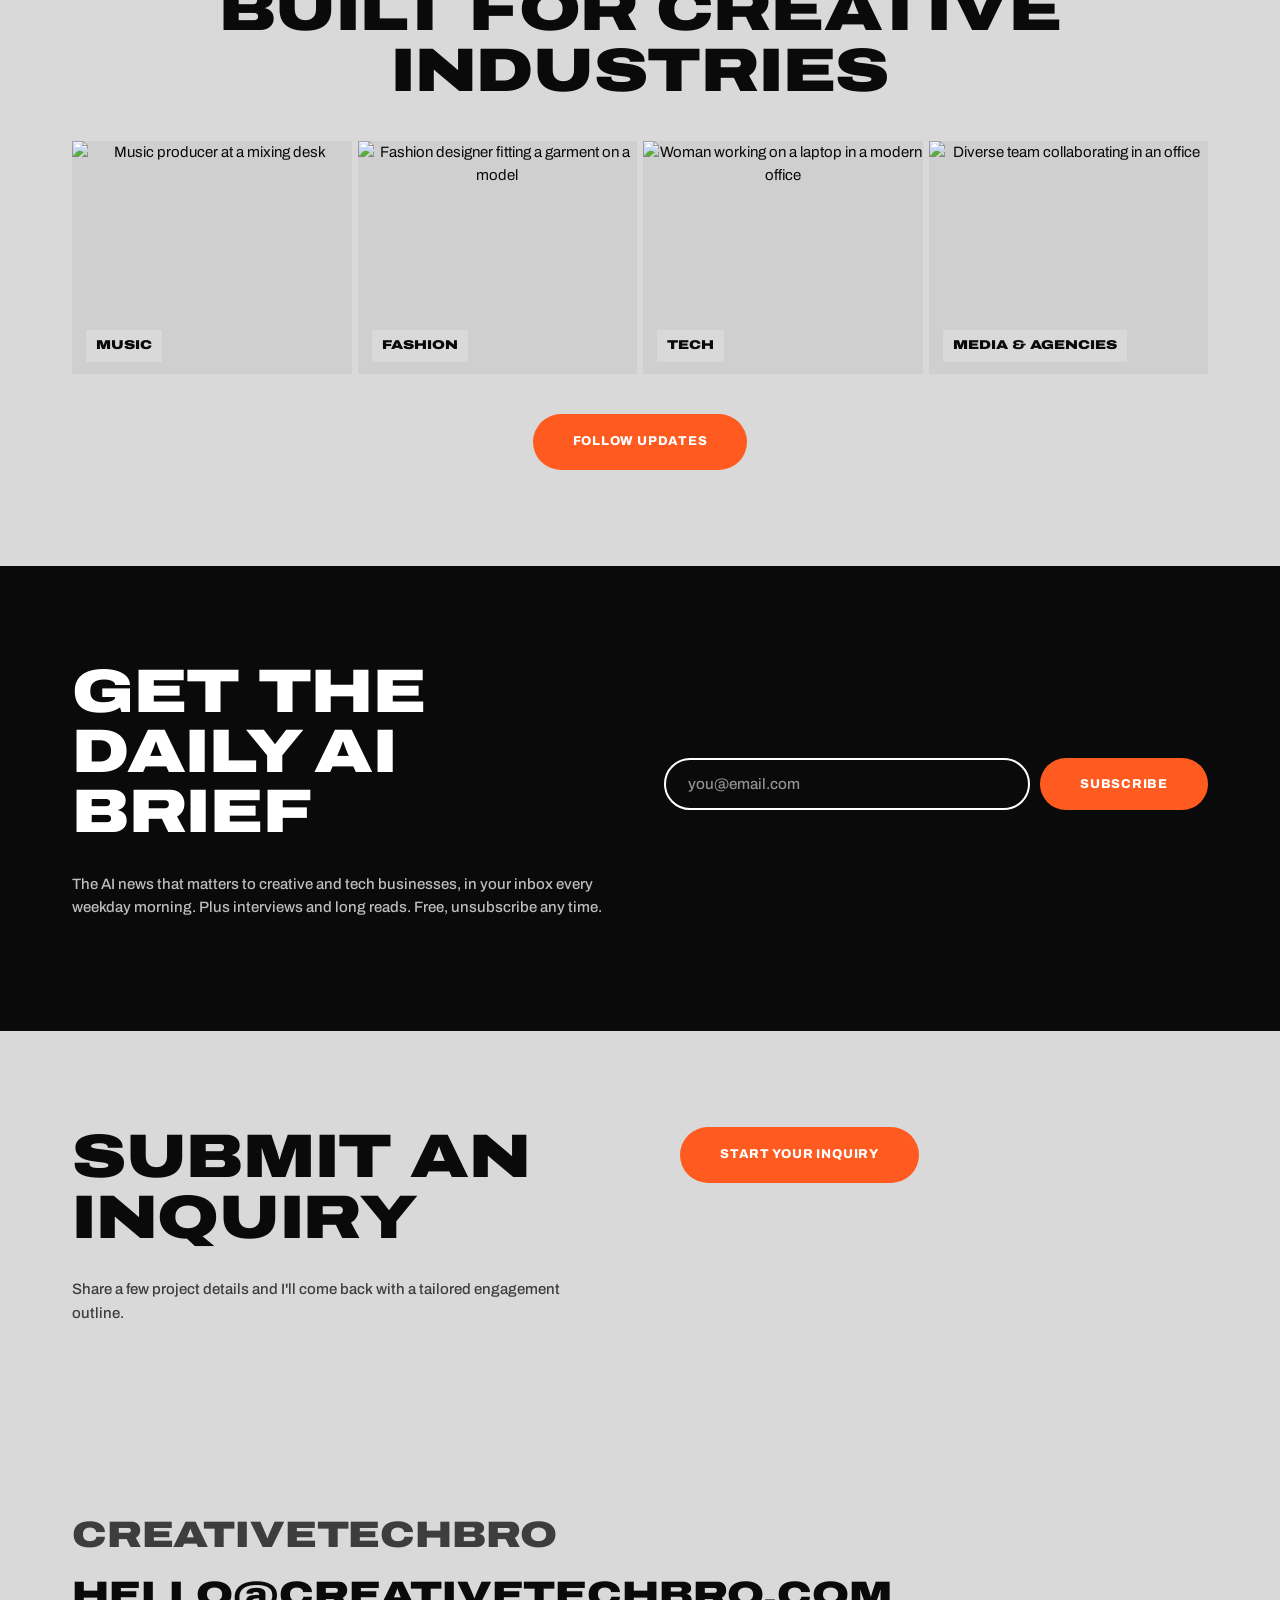
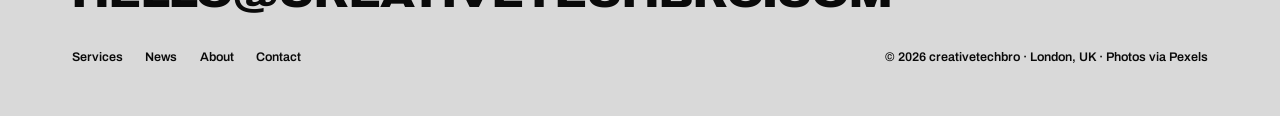
==== commit a7a071ca: "Restyle to grey/black/orange consulting template with photography and booking block Co-Authored-By: " ====
--- a/index.html
+++ b/index.html
@@ -3,141 +3,194 @@
 <head>
 <meta charset="UTF-8">
 <meta name="viewport" content="width=device-width, initial-scale=1">
-<title>creativetechbro | AI automation, consulting and implementation</title>
+<title>creativetechbro | AI automation, consulting and implementation in London</title>
 <meta name="description" content="creativetechbro helps creative and tech businesses put AI to work: automation, consulting and implementation from London. Plus a daily AI news brief.">
 <link rel="canonical" href="https://creativetechbro.com/">
 <meta property="og:type" content="website">
 <meta property="og:site_name" content="creativetechbro">
-<meta property="og:title" content="creativetechbro | AI automation, consulting and implementation">
+<meta property="og:title" content="creativetechbro | AI automation, consulting and implementation in London">
 <meta property="og:description" content="creativetechbro helps creative and tech businesses put AI to work: automation, consulting and implementation from London. Plus a daily AI news brief.">
 <meta property="og:url" content="https://creativetechbro.com/">
+<meta property="og:image" content="https://images.pexels.com/photos/1181406/pexels-photo-1181406.jpeg?auto=compress&cs=tinysrgb&w=1200">
 <meta name="twitter:card" content="summary_large_image">
-<meta name="theme-color" content="#04120f">
+<meta name="theme-color" content="#d9d9d9">
 <link rel="icon" href="/assets/favicon.svg" type="image/svg+xml">
 <link rel="preconnect" href="https://fonts.googleapis.com">
 <link rel="preconnect" href="https://fonts.gstatic.com" crossorigin>
-<link href="https://fonts.googleapis.com/css2?family=Fraunces:ital,opsz,wght@0,9..144,400;0,9..144,600;1,9..144,500;1,9..144,600&family=Archivo:wght@400;500;600;700&family=IBM+Plex+Mono:wght@400;500&display=swap" rel="stylesheet">
+<link rel="preconnect" href="https://images.pexels.com">
+<link href="https://fonts.googleapis.com/css2?family=Archivo:wdth,wght@100..125,400..900&display=swap" rel="stylesheet">
 <link rel="stylesheet" href="/assets/style.css">
 </head>
 <body>
 <a class="skip" href="#main">Skip to content</a>
 <header class="site-nav">
-  <div class="wrap">
-    <div class="masthead-top"><span>London · Worldwide</span><span>AI Automation / Consulting / Implementation</span></div>
-    <div class="nav-row">
-      <a href="/" class="logo" aria-label="creativetechbro home">creativetechbro</a>
-      <nav class="links" id="navLinks" aria-label="Main">
-        <a class="navlink" href="/">Home</a>
-        <a class="navlink" href="/services.html">Services</a>
-        <a class="navlink" href="/news.html"><span class="live-dot" aria-hidden="true"></span>News</a>
-        <a class="navlink" href="/about.html">About</a>
-        <a class="navlink" href="/contact.html">Contact</a>
-      </nav>
-      <a class="nav-cta desktop-only" href="/contact.html">Book a call</a>
-      <button class="menu-toggle" id="menuToggle" aria-label="Open menu" aria-controls="navLinks" aria-expanded="false">☰</button>
-    </div>
+  <div class="wrap nav-row">
+    <a href="/" class="logo" aria-label="creativetechbro home">creativetech<span>bro</span></a>
+    <nav class="links" id="navLinks" aria-label="Main">
+      <a class="navlink" href="/">Home</a>
+      <a class="navlink" href="/services.html">Services</a>
+      <a class="navlink" href="/news.html"><span class="live-dot" aria-hidden="true"></span>News</a>
+      <a class="navlink" href="/about.html">About</a>
+      <a class="navlink" href="/contact.html">Contact</a>
+    </nav>
+    <a class="nav-cta desktop-only" href="/contact.html#book">Book a call</a>
+    <button class="menu-toggle" id="menuToggle" aria-label="Open menu" aria-controls="navLinks" aria-expanded="false">☰</button>
   </div>
 </header>
 <main id="main">
 
-  <div class="wrap hero">
-    <p class="eyebrow">AI Automation · Consulting · Implementation</p>
-    <h1>AI that works the way <em>creative</em> businesses do.</h1>
-    <p class="hero-sub">I help music, fashion, media and tech brands automate the busywork, plan where AI actually pays off, and build the tools to make it happen. Enterprise-grade engineering, culture-literate delivery.</p>
-    <div class="actions">
-      <a class="btn btn-primary" href="/contact.html">Book a free discovery call</a>
-      <a class="btn btn-ghost" href="/news.html">Read today's AI news</a>
-    </div>
-  </div>
-  <div class="marquee" aria-hidden="true"><div class="marquee-track"><span class="marquee-item">AI Automation <span class="sep">/</span></span><span class="marquee-item">AI Consulting <span class="sep">/</span></span><span class="marquee-item">AI Implementation <span class="sep">/</span></span><span class="marquee-item">Daily AI Brief <span class="sep">/</span></span><span class="marquee-item">Music <span class="sep">/</span></span><span class="marquee-item">Fashion <span class="sep">/</span></span><span class="marquee-item">Tech <span class="sep">/</span></span><span class="marquee-item">Culture <span class="sep">/</span></span><span class="marquee-item">AI Automation <span class="sep">/</span></span><span class="marquee-item">AI Consulting <span class="sep">/</span></span><span class="marquee-item">AI Implementation <span class="sep">/</span></span><span class="marquee-item">Daily AI Brief <span class="sep">/</span></span><span class="marquee-item">Music <span class="sep">/</span></span><span class="marquee-item">Fashion <span class="sep">/</span></span><span class="marquee-item">Tech <span class="sep">/</span></span><span class="marquee-item">Culture <span class="sep">/</span></span></div></div>
-
-  <div class="wrap">
-    <section>
-      <p class="eyebrow">What I Do</p>
-      <h2 class="h2">Three ways to put AI to work, one person accountable end to end.</h2>
+  <section class="hero">
+    <div class="wrap hero-grid">
+      <div>
+        <p class="kicker">AI automation · consulting · implementation</p>
+        <h1 class="h-xl">AI that works the way creative businesses do</h1>
+        <p class="lede">I help music, fashion, media and tech brands automate the busywork, plan where AI actually pays off, and build the tools to make it happen.</p>
+        <div class="actions" style="margin-top:2rem;">
+          <a class="btn btn-primary" href="/contact.html#book">Book a free call</a>
+          <a class="btn btn-ghost" href="/news.html">Read today's AI news</a>
+        </div>
+      </div>
+      <img class="photo " src="https://images.pexels.com/photos/1181406/pexels-photo-1181406.jpeg?auto=compress&cs=tinysrgb&w=1400" srcset="https://images.pexels.com/photos/1181406/pexels-photo-1181406.jpeg?auto=compress&cs=tinysrgb&w=700 700w, https://images.pexels.com/photos/1181406/pexels-photo-1181406.jpeg?auto=compress&cs=tinysrgb&w=1400 1400w" sizes="(max-width: 900px) 100vw, 50vw" alt="A diverse team collaborating around a meeting table" decoding="async">
+    </div>
+  </section>
+
+  <section style="padding-top:2rem;">
+    <div class="wrap">
+      <h2 class="h-lg">Advisory services</h2>
+      <div class="cols-3">
+  <div class="svc">
+    <h3>AI Automation</h3>
+    <p>Hand the repetitive work eating your team's week to systems that run quietly in the background, built on tools you already use.</p>
+    
+    <a class="link" href="/contact.html?service=automation#book">Schedule a consultation</a>
+  </div>
+  <div class="svc">
+    <h3>AI Consulting</h3>
+    <p>A clear, honest plan for where AI pays off in your business, the right tools to use, and a team that's confident using them.</p>
+    
+    <a class="link" href="/contact.html?service=consulting#book">Schedule a consultation</a>
+  </div>
+  <div class="svc">
+    <h3>AI Implementation</h3>
+    <p>From plan to production: custom assistants trained on your own knowledge, agents and integrations, tested and handed over properly.</p>
+    
+    <a class="link" href="/contact.html?service=implementation#book">Schedule a consultation</a>
+  </div></div>
+    </div>
+  </section>
+
+  <section>
+    <div class="wrap split">
+      <div>
+        <h2 class="h-lg">Reserve a consultation</h2>
+        <p>Pick a time to talk through your priorities and get an honest first read on where AI fits. No jargon, no hard sell.</p>
+        <div style="margin-top:2rem;"><img class="photo ratio-4-3" src="https://images.pexels.com/photos/3183126/pexels-photo-3183126.jpeg?auto=compress&cs=tinysrgb&w=1000" srcset="https://images.pexels.com/photos/3183126/pexels-photo-3183126.jpeg?auto=compress&cs=tinysrgb&w=500 500w, https://images.pexels.com/photos/3183126/pexels-photo-3183126.jpeg?auto=compress&cs=tinysrgb&w=1000 1000w" sizes="(max-width: 900px) 100vw, 50vw" alt="Team reviewing analytics on a laptop" loading="lazy" decoding="async"></div>
+      </div>
       
-        <div class="feature-row">
-          <div class="feature-numeral">01</div>
-          <div>
-            <h3 class="feature-title">AI Automation</h3>
-            <p>Find the repetitive work eating your team's week and hand it to systems that run quietly in the background. Content pipelines, inbox triage, lead routing, reporting and scheduling, built on tools you already use.</p>
-            <ul><li class="pill">Workflow mapping</li><li class="pill">Zapier / Make / n8n</li><li class="pill">Email + CRM automation</li><li class="pill">Content pipelines</li><li class="pill">Reporting</li></ul>
-          </div>
-        </div>
-        <div class="feature-row">
-          <div class="feature-numeral">02</div>
-          <div>
-            <h3 class="feature-title">AI Consulting</h3>
-            <p>Cut through the noise and get a clear plan. I audit how your business runs today, map where AI genuinely pays off, pick the right tools, and get your team confident using them.</p>
-            <ul><li class="pill">AI readiness audit</li><li class="pill">Opportunity roadmap</li><li class="pill">Tool selection</li><li class="pill">Team workshops</li><li class="pill">Responsible AI basics</li></ul>
-          </div>
-        </div>
-        <div class="feature-row">
-          <div class="feature-numeral">03</div>
-          <div>
-            <h3 class="feature-title">AI Implementation</h3>
-            <p>From plan to production. Custom assistants trained on your own knowledge, agent workflows and integrations with your stack, shipped with documentation and handover so it keeps working after I leave.</p>
-            <ul><li class="pill">Custom chatbots (RAG)</li><li class="pill">AI agents</li><li class="pill">API integrations</li><li class="pill">Testing + QA</li><li class="pill">Handover + support</li></ul>
-          </div>
-        </div>
-      <div class="actions" style="margin-top:2rem;"><a class="btn btn-ghost" href="/services.html">See services and packages</a></div>
-    </section>
-
-    <section style="padding-top:0;">
-      <p class="eyebrow">How It Works</p>
-      <h2 class="h2">From first call to working system.</h2>
+  <div class="booking" id="book">
+    <div class="booking-head">📅 Select an appointment</div>
+    <div class="slot"><div><strong>Free Discovery Call</strong><small>30 minutes · video call</small></div><a class="btn btn-dark" href="/contact.html?service=discovery-call#enquire">Book</a></div>
+    <div class="slot"><div><strong>AI Strategy Session</strong><small>60 minutes · audit of one workflow</small></div><a class="btn btn-dark" href="/contact.html?service=strategy#enquire">Book</a></div>
+    <div class="slot"><div><strong>Team AI Workshop</strong><small>Half day · in person or remote</small></div><a class="btn btn-dark" href="/contact.html?service=workshop#enquire">Book</a></div>
+    <p class="booking-foot">Pick a slot and I'll confirm a time within one working day.</p>
+  </div>
+    </div>
+  </section>
+
+  <section>
+    <div class="wrap split">
+      <img class="photo ratio-1" src="https://images.pexels.com/photos/3182772/pexels-photo-3182772.jpeg?auto=compress&cs=tinysrgb&w=1200" srcset="https://images.pexels.com/photos/3182772/pexels-photo-3182772.jpeg?auto=compress&cs=tinysrgb&w=600 600w, https://images.pexels.com/photos/3182772/pexels-photo-3182772.jpeg?auto=compress&cs=tinysrgb&w=1200 1200w" sizes="(max-width: 900px) 100vw, 50vw" alt="Team in a bright office discussing a project" loading="lazy" decoding="async">
+      <div>
+        <h2 class="h-lg">Committed to measurable impact</h2>
+        <p>Enterprise-grade engineering from someone who built AI on a global platform at Thomson Reuters, delivered with an eye for culture and brand. Every system has to save real hours or drive a real result.</p>
+        <div class="actions" style="margin-top:2rem;"><a class="btn btn-primary" href="/about.html">Learn more</a></div>
+      </div>
+    </div>
+  </section>
+
+  <section>
+    <div class="wrap">
+      <h2 class="h-lg">Ways to work together</h2>
       
-      <div class="steps">
-        <div class="step"><h3>Discover</h3><p>A free 30-minute call to understand your goals, tools and bottlenecks.</p></div>
-        <div class="step"><h3>Map</h3><p>A short audit and a prioritised plan: what to automate, what to build, what to leave alone.</p></div>
-        <div class="step"><h3>Build</h3><p>I design, build and test the systems with you, in short visible cycles.</p></div>
-        <div class="step"><h3>Hand over</h3><p>Docs, training and support so your team owns it and it keeps paying off.</p></div>
-      </div>
-    </section>
-
-    <section style="padding-top:0;">
-      <div class="news-layout">
-        <div>
-          <p class="eyebrow">Latest From The Newsroom</p>
-          <h2 class="h2">Daily briefs, interviews and long reads.</h2>
-          <div id="postList" data-limit="3"><div class="skeleton" style="width:80%"></div><div class="skeleton" style="width:60%"></div><div class="skeleton" style="width:70%"></div></div>
-          <div class="actions" style="margin-top:1.6rem;"><a class="btn btn-ghost" href="/news.html">All news</a></div>
-        </div>
-        <aside class="wire" aria-labelledby="wireTitle">
-          <div class="wire-head"><h2 id="wireTitle"><span class="live-dot" aria-hidden="true"></span>AI Wire</h2><span id="wireUpdated">Live</span></div>
-          <ul class="wire-list" id="wireList" data-limit="8"><li><div class="skeleton"></div><div class="skeleton" style="width:70%"></div></li></ul>
-        </aside>
-      </div>
-    </section>
-
-    <section style="padding-top:0;">
-<div class="subscribe">
-  <h3>Get the Daily AI Brief</h3>
-  <p>The AI news that matters to creative and tech businesses, in your inbox every weekday morning. Plus interviews and long reads from the industry. Free, unsubscribe any time.</p>
-  <form class="sub-form" novalidate>
-    <label class="hidden" for="em-22">Email address</label>
-    <input id="em-22" type="email" name="email" placeholder="you@email.com" autocomplete="email" required>
-    <input class="hidden" type="text" name="company" tabindex="-1" autocomplete="off" aria-hidden="true">
-    <button class="btn btn-primary" type="submit">Subscribe</button>
-  </form>
-  <p class="form-msg" role="status"></p>
-</div></section>
-
-    <section class="cta-band">
-      <h2>Got a process that should run itself?</h2>
-      <p>Tell me what's slowing your team down. If AI isn't the answer, I'll say so.</p>
-      <div class="actions" style="margin-top:1.5rem;"><a class="btn btn-primary" href="/contact.html">Let's talk</a></div>
-    </section>
-  </div>
+  <div class="cards">
+    <div class="card"><img class="photo " src="https://images.pexels.com/photos/1181338/pexels-photo-1181338.jpeg?auto=compress&cs=tinysrgb&w=800" srcset="https://images.pexels.com/photos/1181338/pexels-photo-1181338.jpeg?auto=compress&cs=tinysrgb&w=400 400w, https://images.pexels.com/photos/1181338/pexels-photo-1181338.jpeg?auto=compress&cs=tinysrgb&w=800 800w" sizes="(max-width: 900px) 100vw, 50vw" alt="Engineer standing confidently in a server room" loading="lazy" decoding="async">
+      <div class="card-body"><h3>Discovery Sprint</h3><p class="price">1 to 2 weeks</p><p class="per">Fixed price, quoted upfront</p>
+      <ul><li>Workflow and tools audit</li><li>Prioritised AI opportunity map</li><li>Quick wins to switch on now</li></ul>
+      <a class="btn btn-primary" href="/contact.html?service=discovery#enquire">Start here</a></div></div>
+    <div class="card"><img class="photo " src="https://images.pexels.com/photos/6476260/pexels-photo-6476260.jpeg?auto=compress&cs=tinysrgb&w=800" srcset="https://images.pexels.com/photos/6476260/pexels-photo-6476260.jpeg?auto=compress&cs=tinysrgb&w=400 400w, https://images.pexels.com/photos/6476260/pexels-photo-6476260.jpeg?auto=compress&cs=tinysrgb&w=800 800w" sizes="(max-width: 900px) 100vw, 50vw" alt="Team planning digital strategy with laptops" loading="lazy" decoding="async">
+      <div class="card-body"><h3>Build Project</h3><p class="price">2 to 6 weeks</p><p class="per">Scoped and quoted after discovery</p>
+      <ul><li>Automations or a custom AI assistant</li><li>Integrated, tested and documented</li><li>30 days post-launch support</li></ul>
+      <a class="btn btn-primary" href="/contact.html?service=build#enquire">Scope a build</a></div></div>
+    <div class="card"><img class="photo " src="https://images.pexels.com/photos/9300913/pexels-photo-9300913.jpeg?auto=compress&cs=tinysrgb&w=800" srcset="https://images.pexels.com/photos/9300913/pexels-photo-9300913.jpeg?auto=compress&cs=tinysrgb&w=400 400w, https://images.pexels.com/photos/9300913/pexels-photo-9300913.jpeg?auto=compress&cs=tinysrgb&w=800 800w" sizes="(max-width: 900px) 100vw, 50vw" alt="Woman focused on her laptop in a modern office" loading="lazy" decoding="async">
+      <div class="card-body"><h3>AI Partner</h3><p class="price">Monthly</p><p class="per">Ongoing retainer</p>
+      <ul><li>Monthly build and improvement hours</li><li>Team training and office hours</li><li>Priority support</li></ul>
+      <a class="btn btn-primary" href="/contact.html?service=partner#enquire">Talk retainers</a></div></div>
+  </div>
+    </div>
+  </section>
+
+  <section>
+    <div class="wrap">
+  <div class="news-layout">
+    <div>
+      <p class="kicker"><span class="live-dot" aria-hidden="true"></span>The newsroom</p>
+      <h2 class="h-lg">Today in AI</h2>
+      <div id="postList" data-limit="3"><div class="skeleton" style="width:80%"></div><div class="skeleton" style="width:60%"></div></div>
+      <div class="actions" style="margin-top:2rem;"><a class="btn btn-ghost" href="/news.html">All news</a></div>
+    </div>
+    <aside class="wire" aria-labelledby="wireTitle">
+      <div class="wire-head"><h2 id="wireTitle">AI Wire</h2><span id="wireUpdated">Live</span></div>
+      <ul class="wire-list" id="wireList" data-limit="8"><li><div class="skeleton"></div><div class="skeleton" style="width:70%"></div></li></ul>
+    </aside>
+  </div></div>
+  </section>
+
+  <section style="text-align:center;">
+    <div class="wrap">
+      <h2 class="h-lg">Built for creative industries</h2>
+      
+  <div class="grid-4">
+    <div class="tile"><img class="photo " src="https://images.pexels.com/photos/8197345/pexels-photo-8197345.jpeg?auto=compress&cs=tinysrgb&w=700" srcset="https://images.pexels.com/photos/8197345/pexels-photo-8197345.jpeg?auto=compress&cs=tinysrgb&w=350 350w, https://images.pexels.com/photos/8197345/pexels-photo-8197345.jpeg?auto=compress&cs=tinysrgb&w=700 700w" sizes="(max-width: 900px) 100vw, 50vw" alt="Music producer at a mixing desk" loading="lazy" decoding="async"><span>Music</span></div>
+    <div class="tile"><img class="photo " src="https://images.pexels.com/photos/4620611/pexels-photo-4620611.jpeg?auto=compress&cs=tinysrgb&w=700" srcset="https://images.pexels.com/photos/4620611/pexels-photo-4620611.jpeg?auto=compress&cs=tinysrgb&w=350 350w, https://images.pexels.com/photos/4620611/pexels-photo-4620611.jpeg?auto=compress&cs=tinysrgb&w=700 700w" sizes="(max-width: 900px) 100vw, 50vw" alt="Fashion designer fitting a garment on a model" loading="lazy" decoding="async"><span>Fashion</span></div>
+    <div class="tile"><img class="photo " src="https://images.pexels.com/photos/1181317/pexels-photo-1181317.jpeg?auto=compress&cs=tinysrgb&w=700" srcset="https://images.pexels.com/photos/1181317/pexels-photo-1181317.jpeg?auto=compress&cs=tinysrgb&w=350 350w, https://images.pexels.com/photos/1181317/pexels-photo-1181317.jpeg?auto=compress&cs=tinysrgb&w=700 700w" sizes="(max-width: 900px) 100vw, 50vw" alt="Woman working on a laptop in a modern office" loading="lazy" decoding="async"><span>Tech</span></div>
+    <div class="tile"><img class="photo " src="https://images.pexels.com/photos/3182779/pexels-photo-3182779.jpeg?auto=compress&cs=tinysrgb&w=700" srcset="https://images.pexels.com/photos/3182779/pexels-photo-3182779.jpeg?auto=compress&cs=tinysrgb&w=350 350w, https://images.pexels.com/photos/3182779/pexels-photo-3182779.jpeg?auto=compress&cs=tinysrgb&w=700 700w" sizes="(max-width: 900px) 100vw, 50vw" alt="Diverse team collaborating in an office" loading="lazy" decoding="async"><span>Media &amp; agencies</span></div>
+  </div>
+      <div class="actions" style="justify-content:center;margin-top:2.5rem;"><a class="btn btn-primary" href="/news.html">Follow updates</a></div>
+    </div>
+  </section>
+
+  
+<section class="band">
+  <div class="wrap subscribe">
+    <div><h2 class="h-lg">Get the Daily AI Brief</h2><p>The AI news that matters to creative and tech businesses, in your inbox every weekday morning. Plus interviews and long reads. Free, unsubscribe any time.</p></div>
+    <div>
+      <form class="sub-form" novalidate>
+        <label class="hidden" for="em-22">Email address</label>
+        <input id="em-22" type="email" name="email" placeholder="you@email.com" autocomplete="email" required>
+        <input class="hidden" type="text" name="company" tabindex="-1" autocomplete="off" aria-hidden="true">
+        <button class="btn btn-primary" type="submit">Subscribe</button>
+      </form>
+      <p class="form-msg" role="status"></p>
+    </div>
+  </div>
+</section>
+
+  <section id="enquire">
+    <div class="wrap split" style="align-items:start;">
+      <div><h2 class="h-lg">Submit an inquiry</h2><p>Share a few project details and I'll come back with a tailored engagement outline.</p></div>
+      <div><a class="btn btn-primary" href="/contact.html#enquire">Start your inquiry</a></div>
+    </div>
+  </section>
 </main>
 <footer>
   <div class="wrap">
-    <div class="footer-row">
-      <a href="/" class="logo">creativetechbro</a>
-      <div class="foot-links">
-        <a href="/services.html">Services</a><a href="/news.html">News</a><a href="/about.html">About</a><a href="/contact.html">Contact</a><a href="mailto:hello@creativetechbro.com">hello@creativetechbro.com</a>
-      </div>
-      <p>© <span data-year>2026</span> creativetechbro. London, UK.</p>
+    <div class="footer-top">
+      <p class="display">creativetechbro</p>
+      <a class="display" href="mailto:hello@creativetechbro.com">hello@creativetechbro.com</a>
+    </div>
+    <div class="footer-bottom">
+      <div><a href="/services.html">Services</a><a href="/news.html">News</a><a href="/about.html">About</a><a href="/contact.html">Contact</a></div>
+      <span>© <span data-year>2026</span> creativetechbro · London, UK · Photos via Pexels</span>
     </div>
   </div>
 </footer>
--- a/assets/style.css
+++ b/assets/style.css
@@ -1,211 +1,229 @@
 :root{
-  --bg:#04120f;
-  --surface:#081b18;
-  --surface-2:#0c2420;
-  --cream:#eafff6;
-  --line:rgba(234,255,246,0.14);
-  --line-strong:rgba(234,255,246,0.3);
-  --turquoise:#00e6c3;
-  --green:#a6ff4d;
-  --pink:#ff5fc4;
-  --text:#eafbf6;
-  --muted:#8fb5aa;
-  --font-display:'Fraunces', Georgia, serif;
-  --font-body:'Archivo', 'Helvetica Neue', Arial, sans-serif;
-  --font-mono:'IBM Plex Mono', 'Courier New', monospace;
+  --bg:#d9d9d9;
+  --bg-2:#cfcfcf;
+  --ink:#0a0a0a;
+  --muted:#3d3d3d;
+  --line:rgba(0,0,0,.16);
+  --orange:#ff5a1f;
+  --orange-dark:#e84a10;
+  --white:#ffffff;
+  --font:'Archivo', 'Helvetica Neue', Arial, sans-serif;
 }
 *{box-sizing:border-box;}
 html{scroll-behavior:smooth;}
-body{margin:0;background:var(--bg);color:var(--text);font-family:var(--font-body);line-height:1.55;-webkit-font-smoothing:antialiased;overflow-x:hidden;}
+body{margin:0;background:var(--bg);color:var(--ink);font-family:var(--font);font-size:15px;line-height:1.55;-webkit-font-smoothing:antialiased;overflow-x:hidden;}
 img{max-width:100%;display:block;}
 a{color:inherit;}
-::selection{background:var(--turquoise);color:var(--bg);}
-body::after{content:"";position:fixed;inset:0;pointer-events:none;z-index:999;opacity:.045;mix-blend-mode:overlay;
-  background-image:url("data:image/svg+xml,%3Csvg xmlns='http://www.w3.org/2000/svg' width='120' height='120'%3E%3Cfilter id='n'%3E%3CfeTurbulence type='fractalNoise' baseFrequency='0.9' numOctaves='2' stitchTiles='stitch'/%3E%3C/filter%3E%3Crect width='100%25' height='100%25' filter='url(%23n)'/%3E%3C/svg%3E");}
-:focus-visible{outline:2px solid var(--turquoise);outline-offset:3px;}
-.wrap{max-width:1180px;margin:0 auto;padding:0 28px;}
+::selection{background:var(--orange);color:#fff;}
+:focus-visible{outline:2px solid var(--orange);outline-offset:3px;}
+.wrap{max-width:1200px;margin:0 auto;padding:0 32px;}
 @media (max-width:640px){.wrap{padding:0 20px;}}
-.skip{position:absolute;left:-999px;top:0;background:var(--turquoise);color:var(--bg);padding:8px 14px;z-index:1000;}
+.skip{position:absolute;left:-999px;top:0;background:var(--orange);color:#fff;padding:8px 14px;z-index:1000;}
 .skip:focus{left:12px;top:12px;}
+.hidden{display:none;}
+
+/* type */
+h1,h2,h3,.display{font-family:var(--font);font-weight:900;font-stretch:125%;text-transform:uppercase;letter-spacing:-.005em;line-height:.98;margin:0 0 .5em;}
+.h-xl{font-size:clamp(2.8rem,7vw,6rem);}
+.h-lg{font-size:clamp(2.2rem,4.8vw,3.9rem);}
+.h-md{font-size:clamp(1.6rem,2.6vw,2.2rem);}
+.h-sm{font-size:1.35rem;line-height:1.05;}
+p{color:var(--muted);max-width:62ch;margin:0 0 1rem;font-weight:500;}
+.lede{font-size:1.1rem;color:var(--ink);max-width:56ch;}
+.kicker{font-size:.78rem;font-weight:800;text-transform:uppercase;letter-spacing:.12em;color:var(--orange);margin:0 0 1rem;}
+section{padding:6rem 0;}
+@media (max-width:640px){section{padding:3.6rem 0;}}
 
 /* nav */
-header.site-nav{position:sticky;top:0;z-index:100;background:rgba(4,18,15,.92);backdrop-filter:blur(6px);border-bottom:2px solid var(--turquoise);}
-.masthead-top{display:flex;justify-content:space-between;align-items:baseline;padding:.6rem 0 0;font-family:var(--font-mono);font-size:.68rem;letter-spacing:.08em;color:var(--muted);text-transform:uppercase;}
-.nav-row{display:flex;align-items:center;justify-content:space-between;padding:.6rem 0 1.1rem;gap:1rem;}
-.logo{font-family:var(--font-display);font-style:italic;font-weight:600;font-size:1.9rem;text-decoration:none;line-height:1;
-  background:linear-gradient(100deg,var(--turquoise),var(--green) 65%);-webkit-background-clip:text;background-clip:text;color:transparent;}
-nav.links{display:flex;gap:1.9rem;align-items:center;}
-nav.links a.navlink{text-decoration:none;font-size:.86rem;font-weight:600;text-transform:uppercase;letter-spacing:.04em;color:var(--muted);padding:6px 0;position:relative;}
-nav.links a.navlink:hover,nav.links a.navlink[aria-current="page"]{color:var(--text);}
-nav.links a.navlink[aria-current="page"]::after{content:"";position:absolute;left:0;right:0;bottom:-3px;height:3px;background:var(--turquoise);box-shadow:0 0 8px var(--turquoise);}
-.live-dot{display:inline-block;width:7px;height:7px;border-radius:50%;background:var(--green);box-shadow:0 0 8px var(--green);margin-right:6px;vertical-align:middle;animation:pulse 1.6s ease-in-out infinite;}
-@keyframes pulse{50%{opacity:.35;}}
-.menu-toggle{display:none;background:none;border:2px solid var(--line-strong);color:var(--text);width:42px;height:42px;cursor:pointer;font-size:1.1rem;border-radius:10px;}
+header.site-nav{position:sticky;top:0;z-index:100;background:rgba(217,217,217,.94);backdrop-filter:blur(8px);border-bottom:1px solid var(--line);}
+.nav-row{display:flex;align-items:center;justify-content:space-between;padding:1.1rem 0;gap:1rem;}
+.logo{font-weight:900;font-stretch:125%;text-transform:uppercase;font-size:1.25rem;text-decoration:none;letter-spacing:-.01em;}
+.logo span{color:var(--orange);}
+nav.links{display:flex;gap:2rem;align-items:center;}
+nav.links a.navlink{text-decoration:none;font-size:.85rem;font-weight:700;text-transform:uppercase;letter-spacing:.06em;color:var(--muted);padding:6px 0;position:relative;}
+nav.links a.navlink:hover,nav.links a.navlink[aria-current="page"]{color:var(--ink);}
+nav.links a.navlink[aria-current="page"]::after{content:"";position:absolute;left:0;right:0;bottom:0;height:2px;background:var(--orange);}
+.live-dot{display:inline-block;width:7px;height:7px;border-radius:50%;background:var(--orange);margin-right:6px;vertical-align:middle;animation:pulse 1.6s ease-in-out infinite;}
+@keyframes pulse{50%{opacity:.3;}}
+.menu-toggle{display:none;background:none;border:2px solid var(--ink);color:var(--ink);width:42px;height:42px;cursor:pointer;font-size:1.1rem;border-radius:999px;}
 @media (max-width:900px){
-  nav.links{position:fixed;top:104px;left:0;right:0;background:var(--bg);border-bottom:2px solid var(--turquoise);flex-direction:column;align-items:flex-start;padding:1.4rem 28px 2rem;gap:1.3rem;opacity:0;pointer-events:none;transform:translateY(-8px);transition:opacity .18s,transform .18s;}
+  nav.links{position:fixed;top:72px;left:0;right:0;background:var(--bg);border-bottom:1px solid var(--line);flex-direction:column;align-items:flex-start;padding:1.4rem 20px 2rem;gap:1.2rem;opacity:0;pointer-events:none;transform:translateY(-8px);transition:opacity .18s,transform .18s;}
   nav.links.open{opacity:1;pointer-events:auto;transform:none;}
   .desktop-only{display:none!important;}
   .menu-toggle{display:block;}
 }
 
 /* buttons */
-.btn,.nav-cta{position:relative;display:inline-block;font-family:var(--font-body);font-weight:700;font-size:.85rem;text-transform:uppercase;letter-spacing:.04em;padding:15px 30px;border-radius:999px;text-decoration:none;cursor:pointer;overflow:hidden;border:none;transition:box-shadow .2s,transform .12s,border-color .2s,color .2s;}
-.nav-cta{padding:11px 22px;font-size:.82rem;white-space:nowrap;}
-.btn-primary,.nav-cta{background:linear-gradient(180deg,var(--green),var(--turquoise));color:var(--bg);}
-.btn-primary::before,.nav-cta::before{content:"";position:absolute;top:0;left:0;right:0;height:50%;background:linear-gradient(180deg,rgba(255,255,255,.5),rgba(255,255,255,0));border-radius:999px 999px 0 0;pointer-events:none;}
-.btn-primary:hover,.nav-cta:hover{box-shadow:0 0 26px rgba(0,230,195,.5);transform:translateY(-1px);}
-.btn-ghost{background:transparent;color:var(--text);border:2px solid var(--line-strong);}
-.btn-ghost:hover{border-color:var(--turquoise);color:var(--turquoise);}
-.actions{display:flex;gap:1rem;flex-wrap:wrap;}
-
-/* type */
-section{padding:5.5rem 0;}
-@media (max-width:640px){section{padding:3.2rem 0;}}
-h1,h2,h3{font-family:var(--font-display);font-weight:600;letter-spacing:-.01em;margin:0 0 .6em;}
-h1 em,h2 em{font-style:italic;font-weight:500;background:linear-gradient(100deg,var(--turquoise),var(--green) 70%);-webkit-background-clip:text;background-clip:text;color:transparent;}
-.page-title{font-size:clamp(2.3rem,5vw,3.8rem);line-height:1.02;max-width:20ch;}
-.h2{font-size:clamp(1.8rem,3.4vw,2.5rem);font-style:italic;max-width:22ch;}
-.eyebrow{font-family:var(--font-mono);font-size:.74rem;letter-spacing:.1em;text-transform:uppercase;color:var(--turquoise);margin:0 0 1rem;display:flex;align-items:center;gap:.5rem;}
-.eyebrow::before{content:"✦";color:var(--green);}
-p{color:var(--muted);max-width:62ch;}
-.lede{font-size:1.18rem;color:var(--text);max-width:54ch;font-family:var(--font-display);font-weight:400;}
+.btn,.nav-cta{display:inline-block;font-family:var(--font);font-weight:800;font-size:.8rem;text-transform:uppercase;letter-spacing:.06em;padding:18px 40px;border-radius:999px;text-decoration:none;cursor:pointer;border:none;transition:background .18s,transform .12s,color .18s;}
+.btn-primary,.nav-cta{background:var(--orange);color:#fff;}
+.btn-primary:hover,.nav-cta:hover{background:var(--orange-dark);transform:translateY(-1px);}
+.nav-cta{padding:12px 24px;}
+.btn-ghost{background:transparent;color:var(--ink);box-shadow:inset 0 0 0 2px var(--ink);}
+.btn-ghost:hover{background:var(--ink);color:var(--bg);}
+.btn-dark{background:var(--ink);color:#fff;padding:9px 16px;border-radius:2px;font-size:.7rem;}
+.btn-dark:hover{background:var(--orange);}
+.link{color:var(--orange);font-weight:700;font-size:.85rem;text-decoration:underline;text-underline-offset:3px;}
+.link:hover{color:var(--ink);}
+.actions{display:flex;gap:1rem;flex-wrap:wrap;align-items:center;}
+
+/* photo helpers */
+.photo{width:100%;height:auto;object-fit:cover;background:var(--bg-2);}
+.tile .photo{height:100%;}
+.hero-grid .photo,.split > .photo{height:auto;}
+.ratio-4-3{aspect-ratio:4/3;}
+.ratio-1{aspect-ratio:1/1;}
+.ratio-3-4{aspect-ratio:3/4;}
 
 /* hero */
-.hero{padding:4.5rem 0 3rem;position:relative;}
-.hero::before{content:"";position:absolute;top:-100px;right:-140px;width:480px;height:480px;background:radial-gradient(circle,rgba(0,230,195,.16),transparent 70%);pointer-events:none;}
-.hero h1{font-size:clamp(3rem,8vw,6.2rem);line-height:.94;max-width:14ch;}
-.hero-sub{font-size:1.1rem;max-width:50ch;margin:1.6rem 0 2.4rem;}
-
-/* marquee */
-.marquee{border-top:2px solid var(--turquoise);border-bottom:2px solid var(--turquoise);overflow:hidden;white-space:nowrap;padding:.9rem 0;}
-.marquee-track{display:inline-flex;gap:2.6rem;animation:scroll 30s linear infinite;}
-@keyframes scroll{to{transform:translateX(-50%);}}
-.marquee-item{font-family:var(--font-display);font-style:italic;font-size:1.05rem;display:inline-flex;gap:.9rem;}
-.marquee-item .sep{color:var(--green);font-style:normal;}
-
-/* feature rows */
-.feature-row{display:grid;grid-template-columns:.6fr 1.4fr;gap:3rem;align-items:start;padding:2.6rem 0;border-bottom:1px solid var(--line);}
-.feature-row:first-of-type{border-top:1px solid var(--line);}
-.feature-numeral{font-family:var(--font-display);font-size:5.5rem;line-height:.8;color:transparent;-webkit-text-stroke:1.5px var(--turquoise);font-weight:600;}
-.feature-title{font-size:1.9rem;font-style:italic;margin-bottom:.6rem;}
-.feature-row ul{list-style:none;padding:0;margin:1.2rem 0 0;display:flex;flex-wrap:wrap;gap:.6rem;}
-@media (max-width:760px){.feature-row{grid-template-columns:1fr;gap:1rem;}.feature-numeral{font-size:3.5rem;}}
-
-.pill{font-family:var(--font-mono);font-size:.78rem;text-transform:uppercase;letter-spacing:.03em;padding:8px 16px;border:1px solid var(--line-strong);border-radius:999px;color:var(--text);display:inline-block;}
-.pill.accent{border-color:var(--turquoise);color:var(--turquoise);background:rgba(0,230,195,.08);}
-
-/* cards */
-.grid-3{display:grid;grid-template-columns:repeat(3,1fr);gap:1.4rem;margin-top:2rem;}
-@media (max-width:860px){.grid-3{grid-template-columns:1fr;}}
-.card{background:var(--surface);border:1px solid var(--line-strong);border-radius:22px;padding:2rem;display:flex;flex-direction:column;}
-.card.hot{border:2px solid var(--turquoise);box-shadow:0 0 30px rgba(0,230,195,.12);}
-.card h3{font-size:1.45rem;font-style:italic;margin-bottom:.3rem;}
-.card .meta{font-family:var(--font-mono);font-size:.72rem;text-transform:uppercase;letter-spacing:.06em;color:var(--green);margin-bottom:1rem;}
-.card ul{padding-left:1.1rem;margin:.6rem 0 1.4rem;color:var(--text);font-size:.95rem;}
-.card ul li{margin:.35rem 0;}
-.card .btn{margin-top:auto;text-align:center;}
-
-.steps{counter-reset:s;display:grid;grid-template-columns:repeat(4,1fr);gap:1.4rem;margin-top:2rem;}
+.hero{padding:4rem 0 5rem;}
+.hero-grid{display:grid;grid-template-columns:1.05fr 1fr;gap:4rem;align-items:center;}
+.hero-grid .photo{aspect-ratio:1/1;}
+.hero p{font-size:1rem;}
+@media (max-width:900px){.hero-grid{grid-template-columns:1fr;gap:2rem;}}
+
+/* split (image + text) */
+.split{display:grid;grid-template-columns:1fr 1fr;gap:5rem;align-items:center;}
+.split.rev > :first-child{order:2;}
+@media (max-width:900px){.split{grid-template-columns:1fr;gap:2rem;}.split.rev > :first-child{order:0;}}
+
+/* 3 col text services */
+.cols-3{display:grid;grid-template-columns:repeat(3,1fr);gap:3rem;margin-top:3rem;}
+@media (max-width:860px){.cols-3{grid-template-columns:1fr;gap:2.4rem;}}
+.svc h3{font-size:1.5rem;margin-bottom:.6rem;}
+.svc p{font-size:.92rem;color:var(--ink);}
+.svc ul{list-style:none;padding:0;margin:0 0 1rem;font-size:.85rem;font-weight:600;}
+.svc li{padding:.45rem 0;border-bottom:1px solid var(--line);}
+
+/* photo grid */
+.grid-4{display:grid;grid-template-columns:repeat(4,1fr);gap:6px;margin-top:2.5rem;}
+@media (max-width:860px){.grid-4{grid-template-columns:1fr 1fr;}}
+.tile{position:relative;overflow:hidden;aspect-ratio:6/5;}
+.tile img{transition:transform .5s ease;}
+.tile:hover img{transform:scale(1.04);}
+.tile span{position:absolute;left:14px;bottom:12px;background:var(--bg);font-weight:900;font-stretch:125%;text-transform:uppercase;font-size:.8rem;padding:6px 10px;}
+
+/* package cards */
+.cards{display:grid;grid-template-columns:repeat(3,1fr);gap:1.4rem;margin-top:2.5rem;}
+@media (max-width:860px){.cards{grid-template-columns:1fr;}}
+.card .photo{aspect-ratio:9/5;}
+.card-body{padding:1.4rem 0 0;}
+.card h3{font-size:1.15rem;font-stretch:100%;text-transform:none;font-weight:800;letter-spacing:0;margin:0 0 .2rem;}
+.card .price{font-size:1.4rem;font-weight:800;margin:0;color:var(--ink);}
+.card .per{font-size:.78rem;margin:0 0 .8rem;}
+.card ul{padding-left:1.1rem;margin:.4rem 0 1.4rem;font-size:.88rem;font-weight:500;}
+.card li{margin:.3rem 0;}
+.card .btn{padding:12px 24px;}
+
+/* booking */
+.booking{background:var(--white);padding:2.2rem;box-shadow:0 1px 0 var(--line);}
+.booking-head{text-align:center;font-size:.8rem;font-weight:700;margin-bottom:1.4rem;}
+.slot{display:flex;justify-content:space-between;align-items:center;gap:1rem;border:1px solid #e6e6e6;padding:1rem 1.1rem;margin-bottom:-1px;}
+.slot strong{display:block;font-size:.88rem;}
+.slot small{font-size:.78rem;color:var(--muted);}
+.booking-foot{text-align:center;font-size:.72rem;color:var(--muted);margin-top:1.4rem;}
+
+/* steps */
+.steps{display:grid;grid-template-columns:repeat(4,1fr);gap:2rem;margin-top:3rem;counter-reset:s;}
 @media (max-width:860px){.steps{grid-template-columns:1fr 1fr;}}
 @media (max-width:520px){.steps{grid-template-columns:1fr;}}
-.step{border-top:2px solid var(--turquoise);padding-top:1.2rem;}
-.step::before{counter-increment:s;content:"0" counter(s);font-family:var(--font-mono);color:var(--green);font-size:.8rem;}
-.step h3{font-size:1.2rem;font-style:italic;margin:.5rem 0 .4rem;}
-.step p{font-size:.93rem;margin:0;}
+.step{border-top:3px solid var(--ink);padding-top:1rem;}
+.step::before{counter-increment:s;content:"0" counter(s);font-weight:900;font-stretch:125%;color:var(--orange);font-size:1.6rem;}
+.step h3{font-size:1.1rem;margin:.6rem 0 .4rem;}
+.step p{font-size:.9rem;}
 
 /* faq */
-details{border-bottom:1px solid var(--line);padding:1.2rem 0;max-width:780px;}
-details:first-of-type{border-top:1px solid var(--line);}
-summary{cursor:pointer;font-family:var(--font-display);font-style:italic;font-size:1.2rem;list-style:none;display:flex;justify-content:space-between;gap:1rem;}
-summary::after{content:"+";color:var(--turquoise);font-style:normal;}
+details{border-bottom:2px solid var(--ink);padding:1.3rem 0;max-width:820px;}
+details:first-of-type{border-top:2px solid var(--ink);}
+summary{cursor:pointer;font-weight:900;font-stretch:125%;text-transform:uppercase;font-size:1.05rem;list-style:none;display:flex;justify-content:space-between;gap:1rem;}
+summary::-webkit-details-marker{display:none;}
+summary::after{content:"+";color:var(--orange);font-size:1.4rem;line-height:1;}
 details[open] summary::after{content:"–";}
-details p{margin:.8rem 0 0;}
-
-/* cta band + insert */
-.cta-band{border-top:2px solid var(--turquoise);border-bottom:2px solid var(--turquoise);padding:4.5rem 0;}
-.cta-band h2{font-size:clamp(1.9rem,4.4vw,3.2rem);max-width:18ch;font-style:italic;}
-.insert{background:linear-gradient(135deg,var(--cream),#d8f5e9);color:var(--bg);padding:4rem 0;}
-.insert p{color:#3c5c53;}
-.insert .quote{font-family:var(--font-display);font-style:italic;font-weight:500;font-size:clamp(1.7rem,3.4vw,2.6rem);line-height:1.2;max-width:22ch;margin:0;color:var(--bg);}
+details p{margin:.9rem 0 0;}
+
+/* band */
+.band{background:var(--ink);color:#fff;}
+.band p{color:#bdbdbd;}
+.band .btn-ghost{color:#fff;box-shadow:inset 0 0 0 2px #fff;}
+.band .btn-ghost:hover{background:#fff;color:var(--ink);}
 
 /* subscribe */
-.subscribe{background:var(--surface);border:2px solid var(--turquoise);border-radius:24px;padding:2.2rem;}
-.subscribe h3{font-size:1.5rem;font-style:italic;margin-bottom:.3rem;}
-.subscribe p{font-size:.95rem;}
-.subscribe .form-msg{margin-bottom:0;}
-.sub-form{display:flex;gap:.7rem;flex-wrap:wrap;margin-top:1.2rem;}
-.sub-form input{flex:1 1 220px;background:var(--bg);border:1px solid var(--line-strong);border-radius:999px;padding:14px 20px;color:var(--text);font-family:var(--font-body);font-size:.96rem;}
-.sub-form input:focus{border-color:var(--turquoise);outline:none;}
-.form-msg{font-family:var(--font-mono);font-size:.8rem;margin-top:.8rem;min-height:1.2em;color:var(--green);}
-.form-msg.err{color:var(--pink);}
+.subscribe{display:grid;grid-template-columns:1fr 1fr;gap:3rem;align-items:center;}
+@media (max-width:860px){.subscribe{grid-template-columns:1fr;gap:1.4rem;}}
+.sub-form{display:flex;gap:.6rem;flex-wrap:wrap;}
+.sub-form input{flex:1 1 220px;background:transparent;border:2px solid currentColor;border-radius:999px;padding:16px 22px;color:inherit;font-family:var(--font);font-size:.95rem;font-weight:500;}
+.sub-form input::placeholder{color:inherit;opacity:.55;}
+.sub-form input:focus{border-color:var(--orange);outline:none;}
+.form-msg{font-size:.82rem;font-weight:700;margin:.8rem 0 0;min-height:1.2em;color:var(--orange);}
+.form-msg.err{color:#c4161c;}
+.band .form-msg.err{color:#ff8a80;}
 
 /* news */
-.news-layout{display:grid;grid-template-columns:1.55fr 1fr;gap:3rem;align-items:start;}
+.news-layout{display:grid;grid-template-columns:1.6fr 1fr;gap:3.5rem;align-items:start;}
 @media (max-width:960px){.news-layout{grid-template-columns:1fr;}}
-.tabs{display:flex;gap:.6rem;flex-wrap:wrap;margin:0 0 1.4rem;}
-.tab{background:none;border:1px solid var(--line-strong);color:var(--muted);border-radius:999px;padding:8px 16px;font-family:var(--font-mono);font-size:.75rem;text-transform:uppercase;letter-spacing:.05em;cursor:pointer;}
-.tab[aria-pressed="true"]{border-color:var(--turquoise);color:var(--bg);background:var(--turquoise);}
-.post-row{display:grid;grid-template-columns:120px 1fr;gap:1.4rem;padding:1.6rem 0;border-bottom:1px solid var(--line);text-decoration:none;}
-.post-row:first-child{border-top:1px solid var(--line);}
-.post-thumb{width:120px;height:90px;border-radius:14px;object-fit:cover;background:linear-gradient(135deg,rgba(0,230,195,.25),rgba(166,255,77,.15));}
-.post-row h3{font-size:1.35rem;font-style:italic;margin:0 0 .35rem;transition:color .15s;}
-.post-row:hover h3{color:var(--turquoise);}
-.post-row p{margin:0;font-size:.94rem;}
-.post-meta{font-family:var(--font-mono);font-size:.7rem;text-transform:uppercase;letter-spacing:.06em;color:var(--muted);margin-bottom:.5rem;display:flex;gap:.8rem;flex-wrap:wrap;}
-.cat{color:var(--turquoise);}
-.cat.cat-interview{color:var(--pink);}
-.cat.cat-article{color:var(--green);}
-@media (max-width:560px){.post-row{grid-template-columns:1fr;}.post-thumb{width:100%;height:160px;}}
-
-.wire{background:var(--surface);border:1px solid var(--line-strong);border-radius:22px;padding:1.6rem;position:sticky;top:130px;}
-.wire-head{display:flex;justify-content:space-between;align-items:center;border-bottom:2px solid var(--turquoise);padding-bottom:.9rem;margin-bottom:.4rem;}
-.wire-head h2{font-size:1.3rem;font-style:italic;margin:0;}
-.wire-head span{font-family:var(--font-mono);font-size:.68rem;color:var(--muted);text-transform:uppercase;}
-.wire-list{list-style:none;margin:0;padding:0;max-height:70vh;overflow:auto;}
-.wire-list li{padding:.9rem 0;border-bottom:1px solid var(--line);}
-.wire-list a{text-decoration:none;color:var(--text);font-size:.95rem;line-height:1.4;display:block;}
-.wire-list a:hover{color:var(--turquoise);}
-.wire-src{font-family:var(--font-mono);font-size:.66rem;text-transform:uppercase;letter-spacing:.05em;color:var(--green);margin-bottom:.25rem;display:block;}
+.tabs{display:flex;gap:.5rem;flex-wrap:wrap;margin:0 0 1.6rem;}
+.tab{background:none;border:2px solid var(--ink);color:var(--ink);border-radius:999px;padding:9px 18px;font-family:var(--font);font-weight:800;font-size:.72rem;text-transform:uppercase;letter-spacing:.06em;cursor:pointer;}
+.tab[aria-pressed="true"]{background:var(--orange);border-color:var(--orange);color:#fff;}
+.post-row{display:grid;grid-template-columns:200px 1fr;gap:1.6rem;padding:1.6rem 0;border-bottom:2px solid var(--ink);text-decoration:none;align-items:start;}
+.post-row:first-child{border-top:2px solid var(--ink);}
+.post-thumb{width:200px;aspect-ratio:4/3;object-fit:cover;background:var(--bg-2) center/cover no-repeat;}
+div.post-thumb{background-image:linear-gradient(135deg,#bdbdbd,#e5e5e5);}
+.post-row h3{font-size:1.3rem;margin:0 0 .45rem;transition:color .15s;}
+.post-row:hover h3{color:var(--orange);}
+.post-row p{margin:0;font-size:.92rem;}
+.post-meta{font-size:.7rem;font-weight:800;text-transform:uppercase;letter-spacing:.08em;color:var(--muted);margin-bottom:.5rem;display:flex;gap:.9rem;flex-wrap:wrap;}
+.cat{color:var(--orange);}
+@media (max-width:560px){.post-row{grid-template-columns:1fr;}.post-thumb{width:100%;}div.post-thumb{display:none;}}
+.empty{padding:1.6rem 0;border-top:2px solid var(--ink);font-weight:600;}
+
+.wire{background:var(--white);padding:1.6rem;position:sticky;top:100px;}
+.wire-head{display:flex;justify-content:space-between;align-items:center;border-bottom:3px solid var(--ink);padding-bottom:.9rem;}
+.wire-head h2{font-size:1.25rem;margin:0;}
+.wire-head span{font-size:.65rem;font-weight:700;color:var(--muted);text-transform:uppercase;letter-spacing:.06em;}
+.wire-list{list-style:none;margin:0;padding:0;max-height:72vh;overflow:auto;}
+.wire-list li{padding:.95rem 0;border-bottom:1px solid #e6e6e6;}
+.wire-list a{text-decoration:none;color:var(--ink);font-size:.92rem;font-weight:600;line-height:1.35;display:block;}
+.wire-list a:hover{color:var(--orange);}
+.wire-src{font-size:.64rem;font-weight:800;text-transform:uppercase;letter-spacing:.07em;color:var(--orange);margin-bottom:.25rem;display:block;}
 .wire-src time{color:var(--muted);margin-left:.5rem;}
-.wire-note{font-family:var(--font-mono);font-size:.65rem;color:var(--muted);margin:.9rem 0 0;}
-.skeleton{height:14px;border-radius:6px;background:linear-gradient(90deg,var(--surface-2),rgba(0,230,195,.12),var(--surface-2));background-size:200% 100%;animation:shimmer 1.2s infinite;margin:.4rem 0;}
+.wire-note{font-size:.68rem;color:var(--muted);margin:1rem 0 0;}
+.skeleton{height:14px;background:linear-gradient(90deg,#e8e8e8,#f6f6f6,#e8e8e8);background-size:200% 100%;animation:shimmer 1.2s infinite;margin:.45rem 0;}
 @keyframes shimmer{to{background-position:-200% 0;}}
 
 /* article */
-.article{max-width:740px;margin:0 auto;}
-.article h1{font-size:clamp(2.2rem,5vw,3.4rem);line-height:1.05;}
-.article .post-meta{margin-bottom:1.6rem;}
-.article-hero{border-radius:22px;margin:0 0 2rem;width:100%;}
-.prose{color:var(--text);font-size:1.08rem;line-height:1.75;}
-.prose p,.prose li{color:#cfe9e1;max-width:none;}
-.prose a{color:var(--turquoise);}
-.prose h2,.prose h3{margin-top:2rem;}
-.prose img{border-radius:16px;margin:1.5rem 0;height:auto;}
-.prose blockquote{border-left:3px solid var(--green);margin:1.5rem 0;padding:.2rem 0 .2rem 1.2rem;font-family:var(--font-display);font-style:italic;font-size:1.25rem;}
+.article{max-width:760px;margin:0 auto;}
+.article h1{font-size:clamp(2rem,4.6vw,3.4rem);}
+.article-hero{margin:0 0 2rem;width:100%;}
+.prose{font-size:1.06rem;line-height:1.75;}
+.prose p,.prose li{color:#1d1d1d;max-width:none;}
+.prose a{color:var(--orange);}
+.prose h2,.prose h3{margin-top:2.2rem;font-size:1.4rem;}
+.prose img{margin:1.5rem 0;height:auto;}
+.prose blockquote{border-left:4px solid var(--orange);margin:1.6rem 0;padding:.2rem 0 .2rem 1.2rem;font-size:1.3rem;font-weight:700;}
 
 /* contact */
-.contact-grid{display:grid;grid-template-columns:1fr 1.1fr;gap:4rem;margin-top:2.5rem;align-items:start;}
+.contact-grid{display:grid;grid-template-columns:1fr 1.2fr;gap:5rem;align-items:start;}
 @media (max-width:860px){.contact-grid{grid-template-columns:1fr;gap:2.5rem;}}
-.contact-info dt{font-family:var(--font-mono);font-size:.72rem;color:var(--muted);text-transform:uppercase;letter-spacing:.06em;margin-top:1.8rem;}
-.contact-info dt:first-child{margin-top:0;}
-.contact-info dd{margin:.4rem 0 0;font-size:1.25rem;font-family:var(--font-display);font-style:italic;}
-.contact-info a{color:var(--turquoise);text-decoration:none;}
-.box{background:var(--surface);border:2px solid var(--turquoise);border-radius:24px;padding:2.2rem;}
-.field{margin-bottom:1.2rem;}
-.field label{display:block;font-family:var(--font-mono);font-size:.7rem;color:var(--muted);margin-bottom:.5rem;text-transform:uppercase;letter-spacing:.06em;}
-.field input,.field select,.field textarea{width:100%;background:var(--bg);border:1px solid var(--line-strong);border-radius:12px;padding:12px 14px;color:var(--text);font-family:var(--font-body);font-size:.96rem;}
-.field input:focus,.field select:focus,.field textarea:focus{border-color:var(--turquoise);outline:none;}
-.field-row{display:grid;grid-template-columns:1fr 1fr;gap:1rem;}
+.field{margin-bottom:1.1rem;}
+.field label{display:block;font-size:.75rem;font-weight:700;margin-bottom:.4rem;}
+.field label em{font-style:normal;font-weight:500;color:var(--muted);}
+.field input,.field select,.field textarea{width:100%;background:transparent;border:1.5px solid var(--ink);border-radius:999px;padding:12px 18px;color:var(--ink);font-family:var(--font);font-size:.95rem;}
+.field textarea{border-radius:18px;}
+.field input:focus,.field select:focus,.field textarea:focus{border-color:var(--orange);outline:none;}
+.field-row{display:grid;grid-template-columns:1fr 1fr;gap:.8rem;}
 @media (max-width:480px){.field-row{grid-template-columns:1fr;}}
-.hidden{display:none;}
+.info dt{font-size:.72rem;font-weight:800;text-transform:uppercase;letter-spacing:.08em;color:var(--orange);margin-top:1.6rem;}
+.info dd{margin:.3rem 0 0;font-weight:900;font-stretch:125%;text-transform:uppercase;font-size:1.1rem;}
+.info a{text-decoration:none;}
+.info a:hover{color:var(--orange);}
 
 /* footer */
-footer{padding:3rem 0 3.5rem;border-top:1px solid var(--line);margin-top:2rem;}
-.footer-row{display:flex;justify-content:space-between;align-items:center;flex-wrap:wrap;gap:1.2rem;}
-footer p,footer a{font-family:var(--font-mono);font-size:.75rem;color:var(--muted);margin:0;text-transform:uppercase;letter-spacing:.04em;text-decoration:none;}
-footer a:hover{color:var(--turquoise);}
-footer .logo{font-size:1.25rem;text-transform:none;font-family:var(--font-display);letter-spacing:0;}
-.foot-links{display:flex;gap:1.4rem;flex-wrap:wrap;}
+footer{padding:5rem 0 3rem;}
+.footer-top{display:flex;justify-content:space-between;align-items:flex-end;flex-wrap:wrap;gap:1.5rem;}
+.footer-top .display{font-size:clamp(1.6rem,3vw,2.3rem);margin:0;}
+.footer-top a.display{text-decoration:none;}
+.footer-top a.display:hover{color:var(--orange);}
+.footer-bottom{display:flex;justify-content:space-between;flex-wrap:wrap;gap:1rem;margin-top:2.2rem;font-size:.78rem;font-weight:600;}
+.footer-bottom a{text-decoration:none;margin-right:1.4rem;}
+.footer-bottom a:hover{color:var(--orange);}
 
 @media (prefers-reduced-motion:reduce){*{animation:none!important;transition:none!important;}html{scroll-behavior:auto;}}
-@media (max-width:560px){.masthead-top span:last-child{display:none;}div.post-thumb{display:none;}}
